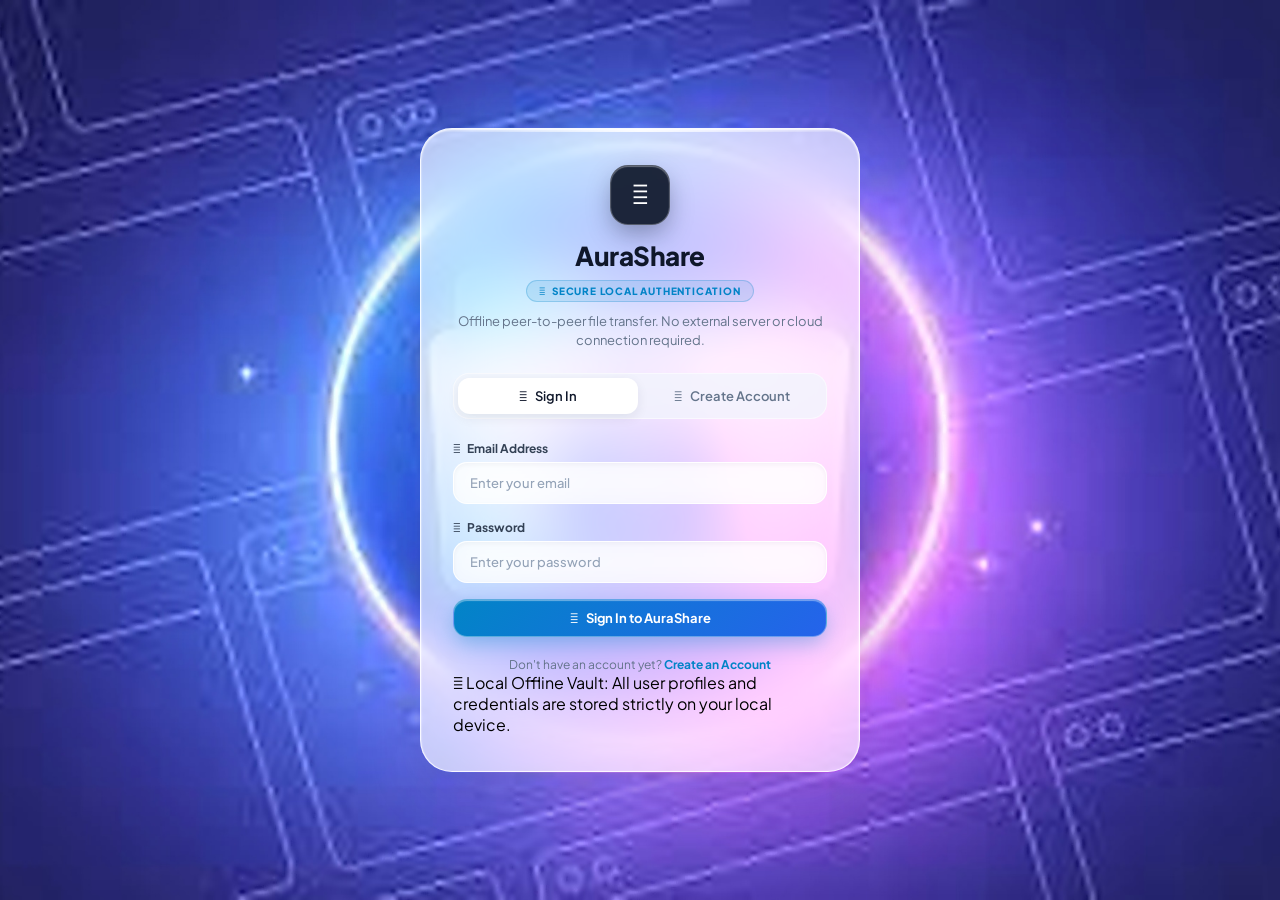
==== docs/index.html @ 87e530fe "Add high-definition unblurred login background, enable GitHub Pages root hosting, and update README" ====
<!DOCTYPE html>
<html lang="en">
<head>
  <meta charset="UTF-8">
  <meta name="viewport" content="width=device-width, initial-scale=1.0">
  <title>AuraShare – Secure Offline File Sharing</title>
  <link rel="manifest" href="manifest.json">
  <meta name="theme-color" content="#00b4d8">
  <meta name="apple-mobile-web-app-capable" content="yes">
  <meta name="apple-mobile-web-app-status-bar-style" content="black-translucent">
  <meta name="apple-mobile-web-app-title" content="AuraShare">
  <link rel="apple-touch-icon" href="icon-192.png">
  <link rel="icon" type="image/png" sizes="192x192" href="icon-192.png">
  <link rel="icon" type="image/png" sizes="512x512" href="icon-512.png">
  <link rel="shortcut icon" href="favicon.ico">
  <link rel="preconnect" href="https://fonts.googleapis.com">
  <link rel="preconnect" href="https://fonts.gstatic.com" crossorigin>
  <link href="https://fonts.googleapis.com/css2?family=Plus+Jakarta+Sans:wght@300;400;500;600;700;800&family=JetBrains+Mono:wght@400;500;600&display=swap" rel="stylesheet">
  <link rel="stylesheet" href="https://cdnjs.cloudflare.com/ajax/libs/font-awesome/6.5.1/css/all.min.css">
  <link rel="stylesheet" href="style.css">
</head>
<body class="liquid-glass-theme">
  <!-- 0. Local Authentication Screen (Login & Account Creation) -->
  <div id="authScreen" class="auth-screen">
    <div class="auth-card">
      <div class="auth-brand">
        <div class="brand-logo-large">
          <i class="fa-solid fa-share-nodes"></i>
        </div>
        <h2>AuraShare</h2>
        <span class="auth-badge"><i class="fa-solid fa-shield-halved"></i> SECURE LOCAL AUTHENTICATION</span>
        <p>Offline peer-to-peer file transfer. No external server or cloud connection required.</p>
      </div>

      <!-- Auth Tabs: Sign In / Create Account -->
      <div class="auth-tabs">
        <button id="tabBtnLogin" class="auth-tab-btn active" onclick="app.switchAuthTab('login')">
          <i class="fa-solid fa-right-to-bracket"></i> Sign In
        </button>
        <button id="tabBtnRegister" class="auth-tab-btn" onclick="app.switchAuthTab('register')">
          <i class="fa-solid fa-user-plus"></i> Create Account
        </button>
      </div>

      <!-- Sign In Form -->
      <form id="loginForm" class="auth-form" onsubmit="app.handleLoginForm(event)">
        <div class="form-group">
          <label><i class="fa-solid fa-envelope"></i> Email Address</label>
          <input type="email" id="loginEmail" class="input-field" placeholder="Enter your email" required autocomplete="email">
        </div>
        <div class="form-group">
          <label><i class="fa-solid fa-lock"></i> Password</label>
          <input type="password" id="loginPassword" class="input-field" placeholder="Enter your password" required autocomplete="current-password">
        </div>
        <div id="loginError" class="auth-error-msg hidden"></div>
        <button type="submit" class="btn btn-primary btn-block">
          <i class="fa-solid fa-arrow-right-to-bracket"></i> Sign In to AuraShare
        </button>
        <div class="auth-switch-link">
          Don't have an account yet? <a href="javascript:void(0)" onclick="app.switchAuthTab('register')">Create an Account</a>
        </div>
      </form>

      <!-- Create Account Form -->
      <form id="registerForm" class="auth-form hidden" onsubmit="app.handleRegisterForm(event)">
        <div class="form-group">
          <label><i class="fa-solid fa-user"></i> Full Name</label>
          <input type="text" id="regFullName" class="input-field" placeholder="e.g. Alex Rivera" required autocomplete="name">
        </div>
        <div class="form-group">
          <label><i class="fa-solid fa-envelope"></i> Email Address</label>
          <input type="email" id="regEmail" class="input-field" placeholder="e.g. alex@company.local" required autocomplete="email">
        </div>
        <div class="form-group">
          <label><i class="fa-solid fa-lock"></i> Password</label>
          <input type="password" id="regPassword" class="input-field" placeholder="Minimum 6 characters" required minlength="6" autocomplete="new-password">
        </div>
        <div class="form-group">
          <label><i class="fa-solid fa-shield-check"></i> Confirm Password</label>
          <input type="password" id="regConfirmPassword" class="input-field" placeholder="Re-enter password" required minlength="6" autocomplete="new-password">
        </div>
        <div id="registerError" class="auth-error-msg hidden"></div>
        <button type="submit" class="btn btn-primary btn-block">
          <i class="fa-solid fa-user-plus"></i> Create Account & Enter
        </button>
        <div class="auth-switch-link">
          Already registered? <a href="javascript:void(0)" onclick="app.switchAuthTab('login')">Sign In</a>
        </div>
      </form>

      <div class="auth-vault-note">
        <i class="fa-solid fa-database"></i>
        <span>Local Offline Vault: All user profiles and credentials are stored strictly on your local device.</span>
      </div>
    </div>
  </div>

  <!-- Incoming Transfer Modal (Global Authorization Overlay) -->
  <div id="incomingModal" class="modal-backdrop hidden">
    <div class="modal-card">
      <div class="modal-header">
        <div class="icon-bubble cyan"><i class="fa-solid fa-file-arrow-down"></i></div>
        <div>
          <h3>Incoming Transfer Request</h3>
          <p id="incomingPeerInfo">From: ASUS Laptop (10.73.110.163)</p>
        </div>
      </div>
      <div class="incoming-summary-box">
        <div class="summary-row">
          <span>Files Count:</span>
          <strong id="incomingFileCount">1 Item</strong>
        </div>
        <div class="summary-row">
          <span>Total Size:</span>
          <strong id="incomingTotalSize" class="text-cyan">15.4 MB</strong>
        </div>
      </div>
      <div id="incomingFileList" class="incoming-file-list"></div>
      <div class="security-pill">
        <i class="fa-solid fa-shield-halved text-success"></i>
        <span>Direct offline stream • SHA-256 integrity protected</span>
      </div>
      <div class="modal-actions">
        <button id="rejectBtn" class="btn btn-outline-danger">Reject</button>
        <button id="acceptBtn" class="btn btn-primary">Accept & Save</button>
      </div>
    </div>
  </div>

  <!-- Direct IP Modal (With Live Resource Verification) -->
  <div id="directIpModal" class="modal-backdrop hidden">
    <div class="modal-card">
      <div class="modal-header">
        <div class="icon-bubble cyan"><i class="fa-solid fa-network-wired"></i></div>
        <div>
          <h3>Direct IP Connection</h3>
          <p>Send directly to an active verified IP on your local Wi-Fi or Hotspot</p>
        </div>
      </div>
      <div class="form-group">
        <label>Target IPv4 Address</label>
        <input type="text" id="directIpInput" placeholder="e.g. 10.73.110.182" class="input-field" autocomplete="off">
        <span class="input-hint">Must be an active device on your local subnet (random inputs rejected)</span>
      </div>
      <div class="form-group">
        <label>Port</label>
        <input type="number" id="directPortInput" value="52346" class="input-field">
      </div>
      <div id="directIpStatus" class="direct-ip-status hidden"></div>
      <div id="directIpError" class="auth-error-msg hidden"></div>
      <div class="modal-actions">
        <button id="cancelDirectIpBtn" class="btn btn-outline">Cancel</button>
        <button id="connectDirectIpBtn" class="btn btn-primary"><i class="fa-solid fa-bolt"></i> Probe & Send</button>
      </div>
    </div>
  </div>

  <!-- Download Offline App Modal -->
  <div id="downloadAppModal" class="modal-backdrop hidden">
    <div class="modal-card download-modal-card">
      <div class="modal-header">
        <div class="icon-bubble cyan"><i class="fa-solid fa-cloud-arrow-down"></i></div>
        <div>
          <h3>Download AuraShare Offline App</h3>
          <p>Run completely offline on any device with 100% functionality and zero cloud dependencies</p>
        </div>
      </div>
      <div class="download-options-list">
        <!-- Standalone Bundle Option -->
        <div class="download-opt-card featured">
          <div class="opt-icon"><i class="fa-solid fa-box-archive text-cyan"></i></div>
          <div class="opt-text">
            <div class="opt-title-row">
              <h4>Standalone Offline Package (.ZIP)</h4>
              <span class="badge success">Recommended</span>
            </div>
            <p>Complete offline distribution. Includes 1-click Windows launcher (<code>start_windows.bat</code>), Mac/Linux launcher (<code>start_linux_mac.sh</code>), and offline server. Zero installation needed.</p>
            <div class="opt-actions">
              <a href="./aurashare-offline.zip" download="AuraShare-Offline.zip" class="btn btn-primary btn-sm">
                <i class="fa-solid fa-download"></i> Download Standalone ZIP (25 KB)
              </a>
            </div>
          </div>
        </div>

        <!-- Progressive Web App Option -->
        <div class="download-opt-card">
          <div class="opt-icon"><i class="fa-solid fa-laptop text-blue"></i></div>
          <div class="opt-text">
            <h4>Install as Desktop App (PWA)</h4>
            <p>Installs AuraShare directly to your desktop or start menu via browser. Full offline cache & native window.</p>
            <div class="opt-actions">
              <button id="installPwaBtn" class="btn btn-outline-cyan btn-sm" onclick="app.triggerPwaInstall()">
                <i class="fa-solid fa-arrow-down-to-bracket"></i> Install PWA App
              </button>
            </div>
          </div>
        </div>

        <!-- Mobile / Android Direct Option -->
        <div class="download-opt-card">
          <div class="opt-icon"><i class="fa-solid fa-mobile-screen text-green"></i></div>
          <div class="opt-text">
            <h4>Android / Mobile Direct Connection</h4>
            <p>Connect phone to the same Wi-Fi or turn on Portable Hotspot, and open this URL in your mobile browser:</p>
            <div class="mobile-lan-pill">
              <code id="modalLanIp">http://10.73.110.163:8080</code>
              <button class="btn-copy-sm" onclick="app.copyLanUrl()"><i class="fa-regular fa-copy"></i> Copy</button>
            </div>
          </div>
        </div>
      </div>
      <div class="modal-actions" style="margin-top: 18px;">
        <button id="closeDownloadModalBtn" class="btn btn-outline" onclick="app.closeDownloadModal()">Close</button>
      </div>
    </div>
  </div>

  <!-- PWA Install Guide Modal -->
  <div id="pwaInstallModal" class="modal-backdrop hidden">
    <div class="modal-card download-modal-card">
      <div class="modal-header">
        <div class="icon-bubble cyan"><i class="fa-solid fa-arrow-down-to-bracket"></i></div>
        <div>
          <h3>Install AuraShare App</h3>
          <p>Run AuraShare as a standalone desktop or mobile application with offline support</p>
        </div>
      </div>
      
      <!-- Dynamic Banner depending on prompt state -->
      <div id="pwaPromptReadyBox" class="pwa-prompt-box hidden" style="background: rgba(0, 180, 216, 0.12); border: 1px solid var(--primary); border-radius: 12px; padding: 16px; margin-bottom: 16px; display: flex; align-items: center; justify-content: space-between; gap: 14px;">
        <div>
          <h4 style="color: #fff; margin-bottom: 4px;"><i class="fa-solid fa-circle-check text-cyan"></i> 1-Click Install Available</h4>
          <p style="font-size: 13px; color: var(--text-muted); margin: 0;">Click below to add AuraShare directly to your desktop or device launcher.</p>
        </div>
        <button id="pwaDirectInstallBtn" class="btn btn-primary" onclick="app.executePwaPrompt()">
          <i class="fa-solid fa-download"></i> Install Now
        </button>
      </div>

      <div class="download-options-list">
        <!-- Chrome / Edge / Brave Desktop Instructions -->
        <div class="download-opt-card">
          <div class="opt-icon"><i class="fa-brands fa-chrome text-cyan"></i></div>
          <div class="opt-text">
            <h4>Google Chrome, Edge & Brave (Desktop)</h4>
            <p>1. Look at the right end of your browser's address bar.</p>
            <p>2. Click the <strong><i class="fa-solid fa-arrow-down-to-bracket"></i> Install AuraShare</strong> icon or <strong><i class="fa-solid fa-desktop"></i> App Available</strong> icon.</p>
            <p>3. Or click browser menu (<strong>⋮</strong> or <strong>...</strong>) &rarr; <strong>Install AuraShare</strong> or <strong>Apps &rarr; Install this site as an app</strong>.</p>
          </div>
        </div>

        <!-- Android Chrome Instructions -->
        <div class="download-opt-card">
          <div class="opt-icon"><i class="fa-brands fa-android text-green"></i></div>
          <div class="opt-text">
            <h4>Android (Chrome / Samsung Internet)</h4>
            <p>1. Tap the <strong>⋮</strong> (three dots) menu in top right.</p>
            <p>2. Tap <strong>Install app</strong> or <strong>Add to Home screen</strong>.</p>
            <p>3. AuraShare appears on your phone launcher like a native APK app!</p>
          </div>
        </div>

        <!-- Localhost vs LAN Tip -->
        <div class="download-opt-card" style="border-left: 3px solid var(--primary);">
          <div class="opt-icon"><i class="fa-solid fa-circle-info text-blue"></i></div>
          <div class="opt-text">
            <h4>PWA Browser Security Note</h4>
            <p style="margin-bottom: 0;">Browsers trigger automatic 1-click install popups on <code>http://localhost:8080</code> or over <code>HTTPS</code>. On local LAN IP addresses (e.g. <code>http://10.73.110.163:8080</code>), browsers require using the browser menu (<strong>⋮ &rarr; Install app</strong>) as shown above.</p>
          </div>
        </div>
      </div>

      <div class="modal-actions" style="margin-top: 18px; display: flex; justify-content: flex-end; gap: 10px;">
        <button class="btn btn-outline" onclick="app.closePwaGuideModal()">Close</button>
      </div>
    </div>
  </div>

  <!-- App Shell -->
  <div id="appShell" class="app-shell hidden">
    <!-- Desktop Sidebar -->
    <aside class="sidebar">
      <div class="brand">
        <div class="brand-logo">
          <i class="fa-solid fa-share-nodes"></i>
        </div>
        <div class="brand-info">
          <h2>AuraShare</h2>
          <span>Offline P2P Sharing</span>
        </div>
      </div>

      <!-- Node Network Pill -->
      <div class="lan-node-card">
        <div class="pulse-indicator"></div>
        <div class="lan-node-info">
          <span class="label">Local Node Active</span>
          <span id="sidebarLocalIp" class="ip">10.73.110.163:52346</span>
        </div>
        <i class="fa-solid fa-bolt text-cyan"></i>
      </div>

      <nav class="nav-menu">
        <div class="nav-section-label">PRIMARY SHARING</div>
        <a href="#dashboard" class="nav-item active" data-screen="dashboard">
          <i class="fa-solid fa-gauge-high"></i>
          <span>Dashboard</span>
        </a>
        <a href="#send" class="nav-item" data-screen="send">
          <i class="fa-solid fa-paper-plane"></i>
          <span>Send Files</span>
          <span id="stagedBadge" class="nav-badge hidden">0</span>
        </a>
        <a href="#receive" class="nav-item" data-screen="receive">
          <i class="fa-solid fa-download"></i>
          <span>Receive Files</span>
          <span id="receiveListeningBadge" class="nav-badge success">READY</span>
        </a>
        <a href="#history" class="nav-item" data-screen="history">
          <i class="fa-solid fa-clock-rotate-left"></i>
          <span>Transfer History</span>
        </a>
        <a href="javascript:void(0)" class="nav-item download-nav-highlight" onclick="app.openDownloadModal()">
          <i class="fa-solid fa-cloud-arrow-down text-cyan"></i>
          <span>Download App</span>
          <span class="nav-badge info">OFFLINE</span>
        </a>

        <div class="nav-section-label">SECURITY & PREFERENCES</div>
        <a href="#security" class="nav-item" data-screen="security">
          <i class="fa-solid fa-shield-halved"></i>
          <span>Security Center</span>
        </a>
        <a href="#offline-comm" class="nav-item" data-screen="offline-comm">
          <i class="fa-solid fa-wifi"></i>
          <span>Offline Network</span>
        </a>
        <a href="#notifications" class="nav-item" data-screen="notifications">
          <i class="fa-solid fa-bell"></i>
          <span>Notifications</span>
          <span id="unreadNotifBadge" class="nav-badge danger hidden">0</span>
        </a>
        <a href="#settings" class="nav-item" data-screen="settings">
          <i class="fa-solid fa-gear"></i>
          <span>Settings</span>
        </a>
        <a href="#profile" class="nav-item" data-screen="profile">
          <i class="fa-solid fa-user"></i>
          <span>Profile</span>
        </a>
        <a href="#help" class="nav-item" data-screen="help">
          <i class="fa-solid fa-circle-question"></i>
          <span>Help & Support</span>
        </a>
        <a href="#developer" class="nav-item" data-screen="developer">
          <i class="fa-solid fa-code"></i>
          <span>Developer Info</span>
        </a>
      </nav>

      <!-- User footer -->
      <div class="sidebar-user">
        <div class="user-avatar" id="sidebarAvatar">A</div>
        <div class="user-meta">
          <strong id="sidebarUserName">User</strong>
          <span id="sidebarDeviceName">Offline Node</span>
        </div>
        <button id="logoutBtn" title="Logout" class="icon-btn-danger">
          <i class="fa-solid fa-arrow-right-from-bracket"></i>
        </button>
      </div>
    </aside>

    <!-- Main Content Area -->
    <main class="main-content">
      <!-- Top Mobile / Responsive Bar -->
      <header class="topbar">
        <div class="mobile-brand">
          <button id="mobileMenuBtn" class="icon-btn"><i class="fa-solid fa-bars"></i></button>
          <div class="brand-logo-small"><i class="fa-solid fa-share-nodes"></i></div>
          <span class="mobile-title">AuraShare</span>
        </div>
        <div class="topbar-actions">
          <button id="topbarInstallPwaBtn" class="btn btn-outline-cyan btn-sm" onclick="app.triggerPwaInstall()" title="Install AuraShare as Desktop/Mobile PWA">
            <i class="fa-solid fa-arrow-down-to-bracket"></i> Install App
          </button>
          <button id="topbarDownloadBtn" class="btn btn-primary btn-sm" onclick="app.openDownloadModal()" title="Download Standalone Offline App">
            <i class="fa-solid fa-cloud-arrow-down"></i> Download Offline App
          </button>
          <div class="status-pill online">
            <span class="status-dot"></span>
            <span id="topbarIp">LAN: 10.73.110.163</span>
          </div>
          <button id="notifBellBtn" class="icon-btn bell-btn">
            <i class="fa-regular fa-bell"></i>
            <span id="bellBadge" class="bell-badge hidden">0</span>
          </button>
          <button id="themeToggleBtn" class="icon-btn" title="Toggle Theme">
            <i class="fa-solid fa-moon"></i>
          </button>
          <button id="bgToggleBtn" class="icon-btn" onclick="app.cycleBackground()" title="Change Wallpaper (iStock File Sharing / Workspace Desk)">
            <i class="fa-solid fa-image"></i>
          </button>
        </div>
      </header>

      <!-- Active Ongoing Transfer Banner (if transferring) -->
      <div id="activeTransferBanner" class="active-transfer-banner hidden">
        <div class="transfer-banner-content">
          <div class="transfer-info-left">
            <div class="spinner-icon"><i class="fa-solid fa-arrows-rotate fa-spin"></i></div>
            <div>
              <h4 id="bannerTitle">Transferring files...</h4>
              <p id="bannerSub">0 MB / 0 MB • 0 MB/s • ETA: 0s</p>
            </div>
          </div>
          <div class="transfer-progress-center">
            <div class="progress-track">
              <div id="bannerProgressBar" class="progress-fill" style="width: 0%;"></div>
            </div>
            <span id="bannerPercent" class="percent-label">0%</span>
          </div>
          <div class="transfer-actions-right">
            <button id="bannerPauseBtn" class="btn-sm btn-warning"><i class="fa-solid fa-pause"></i> Pause</button>
            <button id="bannerCancelBtn" class="btn-sm btn-danger"><i class="fa-solid fa-xmark"></i> Cancel</button>
          </div>
        </div>
      </div>

      <!-- SCREENS CONTAINER -->
      <div class="screen-viewport">
        <!-- 1. Dashboard Screen -->
        <section id="screen-dashboard" class="app-screen active">
          <div class="screen-header">
            <div class="welcome-box">
              <div class="badge-row">
                <span class="badge success"><i class="fa-solid fa-wifi"></i> 100% OFFLINE LOCAL NETWORK</span>
                <span class="badge info" id="dashIpBadge">NODE: 10.73.110.163:52346</span>
              </div>
              <h1 id="dashGreeting">Welcome, User 👋</h1>
              <p id="dashSub">Direct offline peer-to-peer file transfer. Choose to Send or Receive files with automatic nearby scanning.</p>
            </div>
          </div>

          <!-- Quick Actions: Send & Receive -->
          <div class="section-title">CORE OPERATIONS</div>
          <div class="quick-actions-grid two-cards">
            <div class="action-card primary" id="quickSendCard">
              <div class="action-icon"><i class="fa-solid fa-paper-plane"></i></div>
              <div class="action-text">
                <h3>Send Files</h3>
                <p>Pick files, auto-scan nearby devices, and transfer directly</p>
              </div>
              <i class="fa-solid fa-chevron-right action-arrow"></i>
            </div>
            <div class="action-card secondary" id="quickReceiveCard">
              <div class="action-icon"><i class="fa-solid fa-download"></i></div>
              <div class="action-text">
                <h3>Receive Files</h3>
                <p>Broadcast receiving presence and listen for incoming files</p>
              </div>
              <i class="fa-solid fa-chevron-right action-arrow"></i>
            </div>
          </div>

          <!-- Standalone Offline App Download Banner -->
          <div class="download-banner-card" onclick="app.openDownloadModal()">
            <div class="download-banner-icon"><i class="fa-solid fa-laptop-code"></i></div>
            <div class="download-banner-text">
              <h4>Get AuraShare Standalone Offline App</h4>
              <p>Download the zero-install bundle with 1-click launcher for Windows, Mac & Linux. Works 100% offline anywhere without internet.</p>
            </div>
            <button class="btn btn-primary btn-sm"><i class="fa-solid fa-download"></i> Download App</button>
          </div>

          <!-- Stats Grid -->
          <div class="section-title">METRICS & ACTIVITY</div>
          <div class="stats-grid">
            <div class="stat-card">
              <div class="stat-header">
                <span>Nearby Devices</span>
                <div class="stat-icon-bubble cyan"><i class="fa-solid fa-satellite-dish"></i></div>
              </div>
              <div class="stat-value" id="statConnectedDevs">0</div>
              <div class="stat-sub text-cyan" id="statNearbySub">Auto-scanning on local network</div>
            </div>
            <div class="stat-card">
              <div class="stat-header">
                <span>Files Sent</span>
                <div class="stat-icon-bubble blue"><i class="fa-solid fa-arrow-up-from-bracket"></i></div>
              </div>
              <div class="stat-value" id="statSentFiles">0</div>
              <div class="stat-sub text-blue" id="statSentBytes">0 MB total</div>
            </div>
            <div class="stat-card">
              <div class="stat-header">
                <span>Files Received</span>
                <div class="stat-icon-bubble green"><i class="fa-solid fa-arrow-down-to-bracket"></i></div>
              </div>
              <div class="stat-value" id="statReceivedFiles">0</div>
              <div class="stat-sub text-green" id="statReceivedBytes">0 MB total</div>
            </div>
            <div class="stat-card">
              <div class="stat-header">
                <span>Transfer Engine</span>
                <div class="stat-icon-bubble orange"><i class="fa-solid fa-shield"></i></div>
              </div>
              <div class="stat-value" id="statActiveTransfers">Idle</div>
              <div class="stat-sub text-orange">Direct TCP • SHA-256</div>
            </div>
          </div>

          <!-- Security Status Banner -->
          <div class="security-banner">
            <div class="sec-icon"><i class="fa-solid fa-shield-check"></i></div>
            <div class="sec-text">
              <h4>End-to-End Local Security Active</h4>
              <p>Transfers flow strictly across your physical Wi-Fi or LAN connection. Receiver must authorize requests before files are written to disk.</p>
            </div>
            <button class="btn btn-outline-cyan" onclick="app.navigate('security')">Security Center</button>
          </div>

          <!-- Recent Transfers List -->
          <div class="section-header-row">
            <div class="section-title">RECENT TRANSFERS</div>
            <button class="btn-link" onclick="app.navigate('history')">View All History →</button>
          </div>
          <div id="dashRecentList" class="history-list"></div>
        </section>

        <!-- 2. UNIFIED SEND FLOW SCREEN -->
        <section id="screen-send" class="app-screen">
          <div class="screen-header">
            <h2>Send Files</h2>
            <p>Select files, scan nearby devices, and transfer directly with one click.</p>
          </div>

          <!-- Step 1: Choose Files -->
          <div class="flow-card">
            <div class="flow-step-header">
              <div class="step-badge">1</div>
              <div>
                <h3>Select Files to Transfer</h3>
                <p>Choose documents, photos, videos, or folders from your device</p>
              </div>
              <button id="browseSendFilesBtn" class="btn btn-primary" style="margin-left:auto;">
                <i class="fa-solid fa-folder-open"></i> Browse Files
              </button>
              <input type="file" id="sendRealFileInput" multiple class="hidden">
            </div>

            <!-- Staged summary & list in Send screen -->
            <div id="sendStagedFilesContainer" class="send-staged-box">
              <div id="sendStagedEmpty" class="send-empty-state">
                <i class="fa-solid fa-cloud-arrow-up"></i>
                <p>No files selected yet. Click "Browse Files" above to choose files.</p>
              </div>
              <div id="sendStagedList" class="staged-files-list hidden"></div>
            </div>
          </div>

          <!-- Step 2: Choose Target Device (High-Graphics Radar HUD) -->
          <div class="flow-card">
            <div class="flow-step-header">
              <div class="step-badge">2</div>
              <div>
                <h3>Nearby Devices Inside Scanning Area</h3>
                <p>Real-time tactical radar scanning on UDP port 52345. Tap any peer inside the radar to transmit.</p>
              </div>
              <div style="margin-left: auto; display: flex; gap: 8px;">
                <button id="sendDirectIpBtn" class="btn btn-outline-cyan btn-sm">
                  <i class="fa-solid fa-network-wired"></i> Direct IP
                </button>
                <button id="sendRefreshRadarBtn" class="btn btn-outline btn-sm" title="Rescan Radar">
                  <i class="fa-solid fa-arrows-rotate"></i>
                </button>
              </div>
            </div>

            <!-- High Graphics Cybernetic Radar HUD -->
            <div class="high-graphics-radar-container">
              <div class="radar-hud-sphere" id="radarSphere">
                <!-- Compass / Bearing Marks -->
                <span class="hud-bearing north">N 000°</span>
                <span class="hud-bearing east">E 090°</span>
                <span class="hud-bearing south">S 180°</span>
                <span class="hud-bearing west">W 270°</span>

                <!-- Concentric Range Grid Rings -->
                <div class="hud-ring ring-100"><span class="range-tag">100m</span></div>
                <div class="hud-ring ring-75"><span class="range-tag">75m</span></div>
                <div class="hud-ring ring-50"><span class="range-tag">50m</span></div>
                <div class="hud-ring ring-25"><span class="range-tag">25m</span></div>

                <!-- Crosshairs -->
                <div class="hud-crosshair-h"></div>
                <div class="hud-crosshair-v"></div>

                <!-- Rotating Radar Sweep Beam -->
                <div class="hud-sweep-beam"></div>

                <!-- Center Node (You / Host) -->
                <div class="hud-center-node" title="Your Device (Host)">
                  <div class="center-pulse-halo"></div>
                  <i class="fa-solid fa-circle-dot"></i>
                  <span class="center-label">You (Host)</span>
                </div>

                <!-- Floating Devices Layer (Plotted Directly Inside Radar) -->
                <div id="radarDevicesLayer" class="radar-devices-layer"></div>

                <!-- Empty State HUD Readout -->
                <div id="radarEmptyHud" class="radar-empty-hud">
                  <div class="hud-scanner-text">
                    <span class="radar-blink-dot"></span>
                    <span>SCANNING LOCAL FREQUENCIES (PORT 52345)</span>
                  </div>
                  <p>No other devices detected on this network yet.<br>Open this link in another tab or phone to connect:</p>
                  <div class="radar-quick-actions">
                    <button class="btn-sm btn-outline-cyan" onclick="window.open(window.location.href, '_blank')">
                      <i class="fa-solid fa-arrow-up-right-from-square"></i> Open 2nd Tab to Test
                    </button>
                  </div>
                </div>
              </div>
            </div>
          </div>
        </section>

        <!-- 3. UNIFIED RECEIVE FLOW SCREEN -->
        <section id="screen-receive" class="app-screen">
          <div class="screen-header">
            <h2>Receive Files</h2>
            <p>Your device is listening for incoming transfers from nearby senders.</p>
          </div>

          <div class="receive-hero-box">
            <div class="receive-radar-visual">
              <div class="radar-ring r1"></div>
              <div class="radar-ring r2"></div>
              <div class="radar-ring r3"></div>
              <div class="receive-beacon-center">
                <i class="fa-solid fa-tower-broadcast"></i>
              </div>
            </div>
            <div class="receive-meta-box">
              <span class="badge success"><i class="fa-solid fa-circle-check"></i> READY TO RECEIVE</span>
              <h2 id="receiveDeviceNameDisplay">Alex's Laptop</h2>
              <p>Other AuraShare devices on this Wi-Fi can see your device and send files to you.</p>
              <div class="receive-info-pills">
                <div class="pill"><i class="fa-solid fa-network-wired"></i> IP: <strong id="receiveIpDisplay">10.73.110.163</strong></div>
                <div class="pill"><i class="fa-solid fa-plug"></i> TCP Port: <strong>52346</strong></div>
                <div class="pill"><i class="fa-solid fa-shield-halved"></i> <strong>Auth Required</strong></div>
              </div>
            </div>
          </div>

          <div class="section-title">RECENTLY RECEIVED FILES</div>
          <div id="receiveHistoryList" class="history-list"></div>
        </section>

        <!-- 4. Transfer History Screen -->
        <section id="screen-history" class="app-screen">
          <div class="screen-header-row">
            <div>
              <h2>Transfer History</h2>
              <p>Persistent record of all offline file transmissions stored in your local vault.</p>
            </div>
            <button id="clearHistoryBtn" class="btn btn-outline-danger"><i class="fa-solid fa-trash-can"></i> Clear History</button>
          </div>

          <div class="filter-chips" id="historyFilters">
            <button class="chip active" data-filter="all">All</button>
            <button class="chip" data-filter="sent">Sent</button>
            <button class="chip" data-filter="received">Received</button>
            <button class="chip" data-filter="completed">Completed</button>
            <button class="chip" data-filter="failed">Failed</button>
          </div>

          <div id="fullHistoryList" class="history-list"></div>
        </section>

        <!-- 5. Security Center Screen -->
        <section id="screen-security" class="app-screen">
          <div class="screen-header">
            <h2>Security & Trust Center</h2>
            <p>Device fingerprinting, cryptographic checksums, and offline permission management.</p>
          </div>

          <div class="fingerprint-card">
            <div class="card-head">
              <span>DEVICE VERIFICATION FINGERPRINT</span>
              <i class="fa-solid fa-fingerprint text-cyan"></i>
            </div>
            <div class="fingerprint-code" id="deviceFingerprintDisplay">7F2A-94B1-D38E</div>
            <p>Peers can verify this fingerprint before transfer to guarantee connection integrity.</p>
          </div>

          <div class="section-title">SECURITY POLICIES</div>
          <div class="policy-card">
            <div class="policy-item">
              <div>
                <strong>Require Manual Transfer Authorization</strong>
                <p>Incoming files will never be accepted automatically without user consent.</p>
              </div>
              <input type="checkbox" id="policyAuthRequired" checked class="switch">
            </div>
            <div class="policy-item">
              <div>
                <strong>AES Local Obfuscation</strong>
                <p>Obfuscate binary chunk streams across public and home Wi-Fi networks.</p>
              </div>
              <input type="checkbox" id="policyEncryption" checked class="switch">
            </div>
            <div class="policy-item">
              <div>
                <strong>Auto-Accept from Starred Trusted Devices</strong>
                <p>Permit instant downloads only from starred peers.</p>
              </div>
              <input type="checkbox" id="policyAutoAccept" class="switch">
            </div>
          </div>

          <div class="section-title">TRUSTED DEVICES</div>
          <div id="trustedDevicesList" class="trusted-devices-list"></div>

          <div class="airgap-guarantee">
            <i class="fa-solid fa-cloud-slash"></i>
            <div>
              <h4>Air-Gapped & Zero-Cloud Guarantee</h4>
              <p>AuraShare never connects to external cloud servers, collects telemetry, or stores your file data off this device.</p>
            </div>
          </div>
        </section>

        <!-- 6. Offline Communication Screen -->
        <section id="screen-offline-comm" class="app-screen">
          <div class="screen-header">
            <h2>Offline Communication Interface</h2>
            <p>Socket listeners, local IP addresses, and physical Wi-Fi connection modes.</p>
          </div>

          <div class="interface-card">
            <div class="interface-head">
              <span class="status-indicator">● ACTIVE OFFLINE INTERFACE</span>
              <i class="fa-solid fa-network-wired text-cyan"></i>
            </div>
            <div class="interface-grid">
              <div class="row"><span>Bound Local IP:</span><strong id="commLocalIp">10.73.110.163</strong></div>
              <div class="row"><span>TCP File Stream Port:</span><strong>52346 (Streaming Server)</strong></div>
              <div class="row"><span>UDP Beacon Port:</span><strong>52345 (Discovery Multicast)</strong></div>
              <div class="row"><span>Subnet Broadcast:</span><strong>255.255.255.255</strong></div>
              <div class="row"><span>Internet Connection:</span><strong class="text-success">Not Required (0 bytes external)</strong></div>
            </div>
          </div>

          <div class="section-title">SUPPORTED LOCAL NETWORKS</div>
          <div class="tech-cards-grid">
            <div class="tech-card">
              <div class="tech-header">
                <i class="fa-solid fa-wifi text-cyan"></i>
                <div>
                  <h4>Wi-Fi Router (No Internet)</h4>
                  <span class="badge success">Recommended</span>
                </div>
              </div>
              <p>Connect both devices to the same router. Files transfer directly between devices at up to 867 Mbps without consuming any data quota.</p>
            </div>
            <div class="tech-card">
              <div class="tech-header">
                <i class="fa-solid fa-mobile-screen-button text-blue"></i>
                <div>
                  <h4>Phone Wi-Fi Hotspot</h4>
                  <span class="badge primary">Ultra-Portable</span>
                </div>
              </div>
              <p>Turn on Portable Hotspot on your phone and connect your laptop. AuraShare works directly with zero mobile data consumption.</p>
            </div>
            <div class="tech-card">
              <div class="tech-header">
                <i class="fa-solid fa-ethernet text-green"></i>
                <div>
                  <h4>Ethernet Cable / LAN</h4>
                  <span class="badge success">Gigabit Speed</span>
                </div>
              </div>
              <p>Direct Ethernet cable between two PCs provides ultra-low latency, maximum security, and speeds up to 1000 Mbps.</p>
            </div>
          </div>
        </section>

        <!-- 7. Notifications Screen -->
        <section id="screen-notifications" class="app-screen">
          <div class="screen-header-row">
            <div>
              <h2>Notifications</h2>
              <p>Live event log of device connections, transfer requests, and security alerts.</p>
            </div>
            <div class="btn-group">
              <button id="markAllReadBtn" class="btn btn-outline"><i class="fa-solid fa-check-double"></i> Mark All Read</button>
              <button id="clearNotifsBtn" class="btn btn-outline-danger"><i class="fa-solid fa-trash-can"></i> Clear</button>
            </div>
          </div>

          <div id="fullNotifList" class="notif-list"></div>
        </section>

        <!-- 8. Settings Screen -->
        <section id="screen-settings" class="app-screen">
          <div class="screen-header-row">
            <div>
              <h2>Settings & Preferences</h2>
              <p>Configure device identity, default download location, and port bindings.</p>
            </div>
            <button id="saveSettingsBtn" class="btn btn-primary"><i class="fa-solid fa-floppy-disk"></i> Save Settings</button>
          </div>

          <div class="settings-card">
            <h3>Device Identity</h3>
            <div class="form-group">
              <label>Device Name (Visible to peers on radar)</label>
              <input type="text" id="settingDeviceName" class="input-field" value="AuraShare-Device">
            </div>
            <div class="form-group">
              <label>Default Save Folder for Incoming Files</label>
              <input type="text" id="settingDownloadPath" class="input-field" value="Downloads/AuraShare">
            </div>
          </div>

          <div class="settings-card">
            <h3>Advanced Network Ports</h3>
            <div class="form-row">
              <div class="form-group">
                <label>TCP Transfer Server Port</label>
                <input type="number" id="settingTransferPort" class="input-field" value="52346">
              </div>
              <div class="form-group">
                <label>UDP Discovery Beacon Port</label>
                <input type="number" id="settingDiscoveryPort" class="input-field" value="52345">
              </div>
            </div>
          </div>
        </section>

        <!-- 9. Profile Screen -->
        <section id="screen-profile" class="app-screen">
          <div class="screen-header">
            <h2>User Profile</h2>
            <p>Your local identity stored securely on this computer.</p>
          </div>

          <div class="profile-hero-card">
            <div class="profile-avatar-large" id="profileAvatarLarge">A</div>
            <div class="profile-meta">
              <h2 id="profileNameDisplay">User</h2>
              <p id="profileEmailDisplay">user@aurashare.local</p>
              <div class="badge-row">
                <span class="badge info" id="profileDeviceBadge">Device: Laptop</span>
                <span class="badge success">Local Vault Active</span>
              </div>
            </div>
          </div>

          <div class="section-title">LIFETIME TRANSFER TOTALS</div>
          <div class="profile-stats-card">
            <div class="stat-line"><span>Total Files Sent:</span><strong id="profSentCount">0 files</strong></div>
            <div class="stat-line"><span>Total Data Sent:</span><strong id="profSentBytes">0 MB</strong></div>
            <div class="stat-line"><span>Total Files Received:</span><strong id="profRecvCount">0 files</strong></div>
            <div class="stat-line"><span>Total Data Received:</span><strong id="profRecvBytes">0 MB</strong></div>
          </div>
        </section>

        <!-- 10. Help & Support Screen -->
        <section id="screen-help" class="app-screen">
          <div class="screen-header">
            <h2>Help & Support</h2>
            <p>Guides for zero-internet transfers, troubleshooting, and FAQs.</p>
          </div>

          <div class="workflow-steps-box">
            <h3>Unified Send & Receive Flow</h3>
            <div class="step-card">
              <div class="step-num">1</div>
              <div class="step-text">
                <strong>Click Send or Receive</strong>
                <p>No separate connect step. When you click Send, AuraShare auto-scans nearby peers. When you click Receive, it begins listening.</p>
              </div>
            </div>
            <div class="step-card">
              <div class="step-num">2</div>
              <div class="step-text">
                <strong>Choose Files & Tap Device</strong>
                <p>Pick files from your device, then simply click on the detected peer card. The transfer initiates instantly.</p>
              </div>
            </div>
            <div class="step-card">
              <div class="step-num">3</div>
              <div class="step-text">
                <strong>Receiver Authorizes & Saves</strong>
                <p>The receiver accepts the prompt, and the file streams directly over local TCP at up to 867 Mbps without internet data.</p>
              </div>
            </div>
          </div>
        </section>

        <!-- 11. Developer Info Screen -->
        <section id="screen-developer" class="app-screen">
          <div class="screen-header">
            <h2>Developer Information</h2>
            <p>Protocol framing, socket structures, and architecture invariants.</p>
          </div>

          <div class="dev-spec-card">
            <h3>Architecture Specifications</h3>
            <div class="spec-row"><span>Architecture:</span><strong>Offline-First Peer-to-Peer (P2P)</strong></div>
            <div class="spec-row"><span>Discovery Protocol:</span><strong>UDP Multicast (Port 52345)</strong></div>
            <div class="spec-row"><span>Transfer Protocol:</span><strong>Length-Prefixed Framing on TCP (Port 52346)</strong></div>
            <div class="spec-row"><span>Integrity Guard:</span><strong>SHA-256 Digest on Byte Stream</strong></div>
            <div class="spec-row"><span>Obfuscation:</span><strong>AES-GCM / Symmetric XOR Stream</strong></div>
          </div>

          <div class="section-title">UDP DISCOVERY BEACON SCHEMA</div>
          <pre class="code-block">{
  "aura_protocol": "aurashare_v1",
  "type": "AURASHARE_BEACON",
  "id": "device_uuid_v4",
  "name": "ASUS Laptop",
  "platform": "windows",
  "ip": "10.73.110.163",
  "port": 52346
}</pre>
        </section>
      </div>

      <!-- Mobile Bottom Navigation -->
      <nav class="mobile-nav">
        <a href="#dashboard" class="mobile-nav-item active" data-screen="dashboard">
          <i class="fa-solid fa-gauge-high"></i>
          <span>Home</span>
        </a>
        <a href="#send" class="mobile-nav-item" data-screen="send">
          <i class="fa-solid fa-paper-plane"></i>
          <span>Send</span>
        </a>
        <a href="#receive" class="mobile-nav-item" data-screen="receive">
          <i class="fa-solid fa-download"></i>
          <span>Receive</span>
        </a>
        <a href="#history" class="mobile-nav-item" data-screen="history">
          <i class="fa-solid fa-clock-rotate-left"></i>
          <span>History</span>
        </a>
      </nav>
    </main>
  </div>

  <script src="app.js"></script>
</body>
</html>
---- docs/style.css ----
/* ==========================================================================
   AuraShare - Complete Liquid Glass Morphism UI Design System
   Inspired by Liquid Glass UI, Neumorphic Glass & macOS Big Sur / iOS Glass
   Primary Background: Light-Blue Desk Workspace with Natural Ambient Lighting
   ========================================================================== */

:root {
  /* Liquid Glass Surfaces */
  --glass-bg-subtle: rgba(255, 255, 255, 0.48);
  --glass-bg: rgba(255, 255, 255, 0.65);
  --glass-bg-elevated: rgba(255, 255, 255, 0.82);
  --glass-bg-hover: rgba(255, 255, 255, 0.90);
  --glass-bg-active: rgba(15, 23, 42, 0.92); /* Deep dark navy squircle as seen in Reference 2 */
  --glass-bg-secondary: rgba(240, 246, 255, 0.70);

  /* Luminous Silver & White Glass Borders */
  --glass-border: rgba(255, 255, 255, 0.85);
  --glass-border-subtle: rgba(255, 255, 255, 0.55);
  --glass-border-active: rgba(255, 255, 255, 0.98);
  --glass-border-dark: rgba(15, 23, 42, 0.12);

  /* Diffused Ambient Shadows & Inset Highlights */
  --glass-shadow: 0 16px 36px -4px rgba(15, 30, 50, 0.12), 0 4px 12px 0 rgba(15, 30, 50, 0.05), inset 0 1px 1.5px 0 rgba(255, 255, 255, 0.95);
  --glass-shadow-hover: 0 22px 48px -4px rgba(15, 30, 50, 0.18), 0 8px 18px 0 rgba(15, 30, 50, 0.08), inset 0 1px 2px 0 #ffffff;
  --glass-shadow-active: 0 12px 28px -2px rgba(15, 23, 42, 0.35), inset 0 1px 1px 0 rgba(255, 255, 255, 0.35);
  --glass-shadow-pressed: 0 4px 12px 0 rgba(15, 30, 50, 0.08), inset 0 2px 4px 0 rgba(0, 0, 0, 0.05);
  --glass-shadow-inset: inset 0 2px 4px rgba(15, 30, 50, 0.05);

  /* Blur & Saturation Filtration */
  --glass-blur: blur(24px) saturate(180%);
  --glass-blur-heavy: blur(32px) saturate(200%);
  --glass-blur-subtle: blur(16px) saturate(150%);
  --glass-blur-webkit: blur(24px) saturate(180%);

  /* High-Contrast Readable Typography on Light Glass */
  --text-primary: #0f172a;       /* Deep slate charcoal for crisp headers */
  --text-secondary: #334155;     /* Slate for clear body text */
  --text-muted: #64748b;         /* Cool slate grey for hints and subtext */
  --text-on-dark: #ffffff;       /* Pure white for active buttons & dark badges */

  /* Brand Accents & Status Indicators */
  --primary: #0284c7;            /* Cerulean oceanic blue */
  --primary-hover: #0369a1;
  --primary-glow: rgba(2, 132, 199, 0.30);
  --accent: #2563eb;             /* Royal blue */
  --accent-glow: rgba(37, 99, 235, 0.25);
  --success: #059669;            /* Emerald green */
  --success-bg: rgba(5, 150, 105, 0.12);
  --warning: #d97706;            /* Amber */
  --warning-bg: rgba(217, 119, 6, 0.12);
  --danger: #dc2626;             /* Crimson red */
  --danger-bg: rgba(220, 38, 38, 0.12);

  /* Geometric Radii */
  --radius-xs: 8px;
  --radius-sm: 12px;
  --radius-md: 18px;
  --radius-lg: 24px;
  --radius-xl: 32px;
  --radius-pill: 9999px;

  /* Layout Dimensions */
  --sidebar-width: 270px;

  /* Natural Liquid Animation Curves */
  --ease-liquid: cubic-bezier(0.2, 0.8, 0.2, 1);
  --duration-fast: 150ms;
  --duration-normal: 240ms;
  --duration-smooth: 350ms;
}

/* Reset & Box Sizing */
*, *::before, *::after {
  margin: 0;
  padding: 0;
  box-sizing: border-box;
  font-family: 'Plus Jakarta Sans', -apple-system, BlinkMacSystemFont, 'Segoe UI', Roboto, sans-serif;
}

/* Global Body with Uploaded Light-Blue Desk Workspace Photograph */
body, body.dark-theme, body.liquid-glass-theme {
  background-color: #d8e6f3;
  background-image: 
    radial-gradient(circle at 82% 18%, rgba(255, 255, 255, 0.35) 0%, transparent 45%),
    url('file-sharing-bg.jpg');
  transition: background-image 0.4s ease;
}

body.bg-workspace {
  background-image: 
    radial-gradient(circle at 82% 18%, rgba(255, 255, 255, 0.35) 0%, transparent 45%),
    url('workspace-bg.png') !important;
}

body.bg-glass-folders {
  background-image: 
    radial-gradient(circle at 50% 50%, rgba(255, 255, 255, 0.15) 0%, rgba(15, 23, 42, 0.45) 100%),
    url('glass-folders-bg.jpg') !important;

  background-repeat: no-repeat;
  background-position: center center;
  background-size: cover;
  background-attachment: fixed;
  color: var(--text-primary);
  min-height: 100vh;
  height: 100vh;
  overflow: hidden;
  -webkit-font-smoothing: antialiased;
  -moz-osx-font-smoothing: grayscale;
}

/* Scrollbars - Sleek Glass Pill */
::-webkit-scrollbar {
  width: 7px;
  height: 7px;
}
::-webkit-scrollbar-track {
  background: rgba(255, 255, 255, 0.15);
  border-radius: var(--radius-pill);
}
::-webkit-scrollbar-thumb {
  background: rgba(15, 30, 50, 0.18);
  border-radius: var(--radius-pill);
  border: 2px solid transparent;
  background-clip: padding-box;
}
::-webkit-scrollbar-thumb:hover {
  background: rgba(15, 30, 50, 0.32);
}

/* ==========================================================================
   0. AUTH SCREEN (Local Login & Register)
   ========================================================================== */
.auth-screen {
  position: fixed;
  inset: 0;
  z-index: 1000;
  display: flex;
  align-items: center;
  justify-content: center;
  padding: 20px;
  background-color: #0c0824;
  background-image: url('login-bg.jpg');
  background-repeat: no-repeat;
  background-position: center center;
  background-size: cover;
  backdrop-filter: none;
  -webkit-backdrop-filter: none;
}

.auth-card {
  width: 100%;
  max-width: 440px;
  background: var(--glass-bg);
  backdrop-filter: var(--glass-blur-heavy);
  -webkit-backdrop-filter: var(--glass-blur-heavy);
  border: 1px solid var(--glass-border);
  border-radius: var(--radius-xl);
  padding: 36px 32px;
  box-shadow: 0 24px 60px -8px rgba(15, 30, 50, 0.20), inset 0 1px 2px rgba(255, 255, 255, 0.95);
  position: relative;
  overflow: hidden;
  animation: cardFadeIn 0.4s var(--ease-liquid);
}

.auth-card::before {
  content: '';
  position: absolute;
  top: 0;
  left: 0;
  right: 0;
  height: 3px;
  background: linear-gradient(90deg, transparent, rgba(255, 255, 255, 0.9), transparent);
}

.auth-brand {
  text-align: center;
  margin-bottom: 24px;
}

.brand-logo-large {
  width: 60px;
  height: 60px;
  margin: 0 auto 14px;
  border-radius: 18px;
  background: var(--glass-bg-active);
  color: #fff;
  display: flex;
  align-items: center;
  justify-content: center;
  font-size: 26px;
  box-shadow: 0 10px 24px -2px rgba(15, 23, 42, 0.35), inset 0 1px 1px rgba(255, 255, 255, 0.35);
  border: 1px solid rgba(255, 255, 255, 0.25);
}

.auth-brand h2 {
  font-size: 26px;
  font-weight: 800;
  color: var(--text-primary);
  letter-spacing: -0.5px;
}

.auth-badge {
  display: inline-flex;
  align-items: center;
  gap: 6px;
  font-size: 10px;
  font-weight: 800;
  letter-spacing: 0.8px;
  color: var(--primary);
  background: rgba(2, 132, 199, 0.12);
  border: 1px solid rgba(2, 132, 199, 0.25);
  padding: 4px 12px;
  border-radius: var(--radius-pill);
  margin-top: 8px;
}

.auth-brand p {
  font-size: 13px;
  color: var(--text-muted);
  line-height: 1.45;
  margin-top: 10px;
}

/* Glass Auth Tab Switcher */
.auth-tabs {
  display: flex;
  background: rgba(240, 245, 252, 0.75);
  border: 1px solid var(--glass-border-subtle);
  border-radius: 16px;
  padding: 4px;
  gap: 4px;
  margin-bottom: 22px;
}

.auth-tab-btn {
  flex: 1;
  padding: 10px 14px;
  border: none;
  background: transparent;
  color: var(--text-muted);
  font-size: 13px;
  font-weight: 600;
  border-radius: 12px;
  cursor: pointer;
  display: flex;
  align-items: center;
  justify-content: center;
  gap: 8px;
  transition: all var(--duration-normal) var(--ease-liquid);
}

.auth-tab-btn.active {
  background: #ffffff;
  color: var(--text-primary);
  box-shadow: 0 4px 12px rgba(15, 30, 50, 0.08), inset 0 1px 1px #fff;
}

.auth-form {
  display: flex;
  flex-direction: column;
  gap: 16px;
}

.form-group {
  display: flex;
  flex-direction: column;
  gap: 6px;
}

.form-group label {
  font-size: 12px;
  font-weight: 700;
  color: var(--text-secondary);
  display: flex;
  align-items: center;
  gap: 6px;
}

.form-hint {
  font-size: 11px;
  color: var(--text-muted);
}

.input-field {
  width: 100%;
  padding: 12px 16px;
  background: rgba(255, 255, 255, 0.70);
  border: 1px solid var(--glass-border);
  border-radius: 14px;
  color: var(--text-primary);
  font-size: 13px;
  font-weight: 500;
  outline: none;
  box-shadow: inset 0 2px 4px rgba(15, 30, 50, 0.04);
  backdrop-filter: var(--glass-blur-subtle);
  -webkit-backdrop-filter: var(--glass-blur-subtle);
  transition: all var(--duration-fast) var(--ease-liquid);
}

.input-field::placeholder {
  color: #94a3b8;
}

.input-field:focus {
  background: rgba(255, 255, 255, 0.95);
  border-color: var(--primary);
  box-shadow: 0 0 0 3px rgba(2, 132, 199, 0.18), inset 0 1px 2px rgba(0, 0, 0, 0.02);
}

.auth-error-msg {
  background: var(--danger-bg);
  color: var(--danger);
  border: 1px solid rgba(220, 38, 38, 0.3);
  padding: 10px 14px;
  border-radius: 12px;
  font-size: 12px;
  font-weight: 600;
}

.auth-switch-link {
  text-align: center;
  font-size: 12px;
  color: var(--text-muted);
  margin-top: 4px;
}

.auth-switch-link a {
  color: var(--primary);
  font-weight: 700;
  text-decoration: none;
}
.auth-switch-link a:hover {
  text-decoration: underline;
}

/* ==========================================================================
   1. APP SHELL & FLOATING SIDEBAR (Reference Image 2)
   ========================================================================== */
.app-shell {
  display: flex;
  height: 100vh;
  width: 100vw;
  overflow: hidden;
  padding: 14px;
  gap: 14px;
}

/* Floating Translucent Glass Sidebar */
.sidebar {
  width: var(--sidebar-width);
  background: var(--glass-bg);
  backdrop-filter: var(--glass-blur-heavy);
  -webkit-backdrop-filter: var(--glass-blur-heavy);
  border: 1px solid var(--glass-border);
  border-radius: var(--radius-xl);
  display: flex;
  flex-direction: column;
  flex-shrink: 0;
  height: 100%;
  box-shadow: var(--glass-shadow);
  position: relative;
  overflow: hidden;
  z-index: 100;
  transition: transform var(--duration-smooth) var(--ease-liquid);
}

.sidebar::before {
  content: '';
  position: absolute;
  top: 0;
  left: 0;
  right: 0;
  height: 1px;
  background: linear-gradient(90deg, transparent, rgba(255, 255, 255, 0.95), transparent);
}

/* Brand Capsule */
.brand {
  display: flex;
  align-items: center;
  gap: 12px;
  padding: 20px 18px 16px;
  border-bottom: 1px solid rgba(15, 23, 42, 0.06);
}

.brand-logo {
  width: 42px;
  height: 42px;
  border-radius: 14px;
  background: var(--glass-bg-active);
  color: #fff;
  display: flex;
  align-items: center;
  justify-content: center;
  font-size: 19px;
  box-shadow: 0 8px 20px -2px rgba(15, 23, 42, 0.35), inset 0 1px 1px rgba(255, 255, 255, 0.35);
  border: 1px solid rgba(255, 255, 255, 0.25);
  flex-shrink: 0;
}

.brand-info h2 {
  font-size: 18px;
  font-weight: 800;
  color: var(--text-primary);
  letter-spacing: -0.3px;
  line-height: 1.2;
}

.brand-info span {
  font-size: 11px;
  color: var(--primary);
  font-weight: 700;
  letter-spacing: 0.3px;
}

/* LAN Node Status Capsule */
.lan-node-card {
  margin: 12px 14px 4px;
  padding: 10px 14px;
  background: rgba(255, 255, 255, 0.50);
  border-radius: 14px;
  border: 1px solid var(--glass-border);
  display: flex;
  align-items: center;
  gap: 10px;
  box-shadow: inset 0 1px 1px rgba(255, 255, 255, 0.8), 0 2px 8px rgba(15, 30, 50, 0.04);
}

.pulse-indicator {
  width: 8px;
  height: 8px;
  border-radius: 50%;
  background: var(--success);
  box-shadow: 0 0 10px var(--success);
  animation: pulse 2s infinite;
}

@keyframes pulse {
  0% { transform: scale(0.95); box-shadow: 0 0 0 0 rgba(5, 150, 105, 0.7); }
  70% { transform: scale(1.1); box-shadow: 0 0 0 6px rgba(5, 150, 105, 0); }
  100% { transform: scale(0.95); box-shadow: 0 0 0 0 rgba(5, 150, 105, 0); }
}

.lan-node-info {
  flex: 1;
}

.lan-node-info .label {
  display: block;
  font-size: 10px;
  font-weight: 700;
  color: var(--text-muted);
  text-transform: uppercase;
  letter-spacing: 0.5px;
}

.lan-node-info .ip {
  font-size: 12px;
  font-weight: 800;
  color: var(--text-primary);
  font-family: 'JetBrains Mono', monospace;
}

/* Sidebar Nav Menu & Squircle Glass Buttons */
.nav-menu {
  flex: 1;
  overflow-y: auto;
  padding: 10px 12px;
}

.nav-section-label {
  font-size: 10px;
  font-weight: 800;
  color: var(--text-muted);
  letter-spacing: 1px;
  padding: 14px 10px 6px;
  text-transform: uppercase;
}

/* Nav Item (Reference Image 2 Squircle Navigation Buttons) */
.nav-item {
  display: flex;
  align-items: center;
  gap: 12px;
  padding: 11px 14px;
  border-radius: 16px;
  color: var(--text-secondary);
  text-decoration: none;
  font-size: 13px;
  font-weight: 600;
  margin-bottom: 4px;
  border: 1px solid transparent;
  position: relative;
  overflow: hidden;
  transition: all var(--duration-fast) var(--ease-liquid);
}

.nav-item i {
  font-size: 15px;
  width: 22px;
  text-align: center;
  color: var(--text-muted);
  transition: all var(--duration-fast) var(--ease-liquid);
}

/* Hover State - Gentle lift & luminous border */
.nav-item:hover {
  background: rgba(255, 255, 255, 0.70);
  color: var(--text-primary);
  border-color: var(--glass-border);
  transform: translateY(-2px);
  box-shadow: 0 6px 16px rgba(15, 30, 50, 0.06), inset 0 1px 1px #fff;
}

.nav-item:hover i {
  color: var(--primary);
}

/* Active State (As seen in Reference Image 2: Deep Dark Navy Squircle Button) */
.nav-item.active {
  background: var(--glass-bg-active);
  color: var(--text-on-dark);
  border-color: rgba(255, 255, 255, 0.28);
  box-shadow: var(--glass-shadow-active);
  font-weight: 700;
}

.nav-item.active i {
  color: #38bdf8;
  filter: drop-shadow(0 0 6px rgba(56, 189, 248, 0.6));
}

.nav-badge {
  margin-left: auto;
  background: rgba(2, 132, 199, 0.15);
  color: var(--primary);
  border: 1px solid rgba(2, 132, 199, 0.3);
  font-size: 10px;
  font-weight: 800;
  padding: 2px 8px;
  border-radius: var(--radius-pill);
}

.nav-item.active .nav-badge {
  background: rgba(255, 255, 255, 0.2);
  color: #fff;
  border-color: rgba(255, 255, 255, 0.35);
}

.nav-badge.danger { background: var(--danger-bg); color: var(--danger); border-color: rgba(220, 38, 38, 0.3); }
.nav-badge.warning { background: var(--warning-bg); color: var(--warning); border-color: rgba(217, 119, 6, 0.3); }
.nav-badge.success { background: var(--success-bg); color: var(--success); border-color: rgba(5, 150, 105, 0.3); }

/* Sidebar User Footer Capsule (Reference Image 2) */
.sidebar-user {
  padding: 14px 16px;
  margin: 6px 12px 14px;
  background: rgba(255, 255, 255, 0.55);
  border-radius: 18px;
  border: 1px solid var(--glass-border);
  display: flex;
  align-items: center;
  gap: 12px;
  box-shadow: 0 4px 14px rgba(15, 30, 50, 0.05), inset 0 1px 1px #fff;
}

.user-avatar {
  width: 36px;
  height: 36px;
  border-radius: 12px;
  background: var(--glass-bg-active);
  color: #fff;
  display: flex;
  align-items: center;
  justify-content: center;
  font-weight: 800;
  font-size: 14px;
  box-shadow: 0 4px 10px rgba(15, 23, 42, 0.25);
  flex-shrink: 0;
}

.user-meta {
  flex: 1;
  overflow: hidden;
}

.user-meta strong {
  display: block;
  font-size: 13px;
  font-weight: 800;
  color: var(--text-primary);
  white-space: nowrap;
  overflow: hidden;
  text-overflow: ellipsis;
}

.user-meta span {
  display: block;
  font-size: 11px;
  color: var(--text-muted);
}

.icon-btn-danger {
  width: 32px;
  height: 32px;
  border-radius: 10px;
  border: 1px solid rgba(220, 38, 38, 0.2);
  background: rgba(220, 38, 38, 0.08);
  color: var(--danger);
  display: flex;
  align-items: center;
  justify-content: center;
  cursor: pointer;
  transition: all var(--duration-fast) var(--ease-liquid);
}

.icon-btn-danger:hover {
  background: var(--danger);
  color: #fff;
  box-shadow: 0 4px 12px rgba(220, 38, 38, 0.3);
}

/* ==========================================================================
   2. MAIN CONTENT AREA & FLOATING GLASS TOPBAR
   ========================================================================== */
.main-content {
  flex: 1;
  display: flex;
  flex-direction: column;
  height: 100%;
  overflow: hidden;
  position: relative;
}

/* Floating Frosted Topbar */
.topbar {
  background: var(--glass-bg);
  backdrop-filter: var(--glass-blur-heavy);
  -webkit-backdrop-filter: var(--glass-blur-heavy);
  border: 1px solid var(--glass-border);
  border-radius: var(--radius-lg);
  padding: 12px 20px;
  display: flex;
  align-items: center;
  justify-content: space-between;
  margin-bottom: 14px;
  box-shadow: var(--glass-shadow);
  flex-shrink: 0;
}

.mobile-brand {
  display: none;
  align-items: center;
  gap: 10px;
}

.brand-logo-small {
  width: 34px;
  height: 34px;
  border-radius: 10px;
  background: var(--glass-bg-active);
  color: white;
  display: flex;
  align-items: center;
  justify-content: center;
  font-size: 15px;
}

.mobile-title {
  font-size: 16px;
  font-weight: 800;
  color: var(--text-primary);
}

.topbar-actions {
  display: flex;
  align-items: center;
  gap: 12px;
  margin-left: auto;
}

.status-pill {
  display: flex;
  align-items: center;
  gap: 8px;
  background: rgba(255, 255, 255, 0.70);
  border: 1px solid var(--glass-border);
  padding: 6px 14px;
  border-radius: var(--radius-pill);
  font-size: 12px;
  font-weight: 700;
  color: var(--text-primary);
  box-shadow: 0 2px 8px rgba(15, 30, 50, 0.05), inset 0 1px 1px #fff;
  font-family: 'JetBrains Mono', monospace;
}

.status-dot {
  width: 8px;
  height: 8px;
  border-radius: 50%;
  background: var(--success);
  box-shadow: 0 0 6px var(--success);
}

.icon-btn {
  width: 38px;
  height: 38px;
  border-radius: 12px;
  background: rgba(255, 255, 255, 0.70);
  border: 1px solid var(--glass-border);
  color: var(--text-secondary);
  display: flex;
  align-items: center;
  justify-content: center;
  cursor: pointer;
  transition: all var(--duration-fast) var(--ease-liquid);
  box-shadow: 0 2px 8px rgba(15, 30, 50, 0.05), inset 0 1px 1px #fff;
  position: relative;
}

.icon-btn:hover {
  background: rgba(255, 255, 255, 0.95);
  color: var(--text-primary);
  transform: translateY(-2px);
  box-shadow: 0 6px 16px rgba(15, 30, 50, 0.10);
}

.icon-btn:active {
  transform: scale(0.95);
}

.bell-badge {
  position: absolute;
  top: -3px;
  right: -3px;
  width: 16px;
  height: 16px;
  background: var(--danger);
  color: white;
  border-radius: 50%;
  font-size: 9px;
  font-weight: 800;
  display: flex;
  align-items: center;
  justify-content: center;
  border: 2px solid #ffffff;
}

/* ==========================================================================
   3. SCREEN VIEWPORT & LIQUID GLASS CONTAINERS
   ========================================================================== */
.screen-viewport {
  flex: 1;
  overflow-y: auto;
  overflow-x: hidden;
  padding-right: 4px;
}

.app-screen {
  display: none;
  animation: screenFadeIn 0.35s var(--ease-liquid);
}

.app-screen.active {
  display: block;
}

@keyframes screenFadeIn {
  from { opacity: 0; transform: translateY(8px); }
  to { opacity: 1; transform: translateY(0); }
}

@keyframes cardFadeIn {
  from { opacity: 0; transform: scale(0.97) translateY(10px); }
  to { opacity: 1; transform: scale(1) translateY(0); }
}

.screen-header {
  margin-bottom: 20px;
}

.screen-header h2 {
  font-size: 26px;
  font-weight: 800;
  color: var(--text-primary);
  letter-spacing: -0.5px;
}

.screen-header p {
  font-size: 13px;
  color: var(--text-muted);
  margin-top: 4px;
}

.section-title {
  font-size: 11px;
  font-weight: 800;
  color: var(--text-muted);
  letter-spacing: 1px;
  text-transform: uppercase;
  margin: 24px 0 12px;
}

/* Liquid Glass Card Base */
.glass-panel,
.stat-card,
.action-card,
.unified-flow-card,
.flow-card,
.security-banner,
.profile-stats-card,
.profile-hero-card,
.workflow-steps-box,
.dev-spec-card,
.security-card,
.tech-card,
.transfer-log-table-box {
  background: var(--glass-bg);
  backdrop-filter: var(--glass-blur);
  -webkit-backdrop-filter: var(--glass-blur);
  border: 1px solid var(--glass-border);
  border-radius: var(--radius-lg);
  box-shadow: var(--glass-shadow);
  position: relative;
  overflow: hidden;
  transition: all var(--duration-normal) var(--ease-liquid);
}

/* Subtle Luminous Glass Highlight Streak on Hover */
.glass-panel::after,
.stat-card::after,
.action-card::after,
.unified-flow-card::after,
.tech-card::after {
  content: '';
  position: absolute;
  top: 0;
  left: -120%;
  width: 60%;
  height: 100%;
  background: linear-gradient(90deg, transparent, rgba(255, 255, 255, 0.45), transparent);
  transform: skewX(-20deg);
  transition: left 0.7s var(--ease-liquid);
  pointer-events: none;
  border-radius: inherit;
}

.stat-card:hover::after,
.action-card:hover::after,
.tech-card:hover::after {
  left: 140%;
}

/* ==========================================================================
   4. DASHBOARD - STATS, ACTIONS & RADAR PREVIEW
   ========================================================================== */

/* Quick Action Cards */
.quick-actions-grid {
  display: grid;
  grid-template-columns: repeat(auto-fit, minmax(280px, 1fr));
  gap: 16px;
  margin-bottom: 22px;
}

.action-card {
  padding: 22px 24px;
  display: flex;
  align-items: center;
  gap: 18px;
  cursor: pointer;
}

.action-card.primary {
  background: linear-gradient(135deg, rgba(2, 132, 199, 0.90), rgba(37, 99, 235, 0.90));
  color: #ffffff;
  border-color: rgba(255, 255, 255, 0.35);
  box-shadow: 0 14px 34px -4px rgba(2, 132, 199, 0.35), inset 0 1px 1px rgba(255, 255, 255, 0.4);
}

.action-card.primary .action-icon {
  background: rgba(255, 255, 255, 0.22);
  color: #fff;
  border: 1px solid rgba(255, 255, 255, 0.35);
}

.action-card.primary .action-text h3 {
  color: #ffffff;
}
.action-card.primary .action-text p {
  color: rgba(255, 255, 255, 0.85);
}

.action-card.secondary {
  background: var(--glass-bg);
  border-color: var(--glass-border);
}

.action-card.secondary .action-icon {
  background: rgba(2, 132, 199, 0.12);
  color: var(--primary);
  border: 1px solid rgba(2, 132, 199, 0.25);
}

.action-card:hover {
  transform: translateY(-3px);
  box-shadow: var(--glass-shadow-hover);
}

.action-card:active {
  transform: scale(0.98);
}

.action-icon {
  width: 52px;
  height: 52px;
  border-radius: 16px;
  display: flex;
  align-items: center;
  justify-content: center;
  font-size: 22px;
  flex-shrink: 0;
  box-shadow: 0 4px 12px rgba(15, 30, 50, 0.06);
}

.action-text h3 {
  font-size: 17px;
  font-weight: 800;
  color: var(--text-primary);
}

.action-text p {
  font-size: 12px;
  color: var(--text-muted);
  margin-top: 3px;
}

.action-arrow {
  margin-left: auto;
  font-size: 15px;
  opacity: 0.6;
}

/* Stats Grid */
.stats-grid {
  display: grid;
  grid-template-columns: repeat(auto-fit, minmax(210px, 1fr));
  gap: 16px;
  margin-bottom: 22px;
}

.stat-card {
  padding: 20px;
}

.stat-card:hover {
  transform: translateY(-2px);
  box-shadow: var(--glass-shadow-hover);
}

.stat-header {
  display: flex;
  justify-content: space-between;
  align-items: center;
  color: var(--text-muted);
  font-size: 12px;
  font-weight: 700;
  text-transform: uppercase;
  letter-spacing: 0.5px;
}

.stat-icon-bubble {
  width: 36px;
  height: 36px;
  border-radius: 12px;
  display: flex;
  align-items: center;
  justify-content: center;
  font-size: 16px;
}

.stat-icon-bubble.cyan { background: rgba(2, 132, 199, 0.12); color: var(--primary); }
.stat-icon-bubble.blue { background: rgba(37, 99, 235, 0.12); color: var(--accent); }
.stat-icon-bubble.green { background: rgba(5, 150, 105, 0.12); color: var(--success); }
.stat-icon-bubble.orange { background: rgba(217, 119, 6, 0.12); color: var(--warning); }

.stat-value {
  font-size: 28px;
  font-weight: 800;
  color: var(--text-primary);
  margin: 12px 0 6px;
  letter-spacing: -0.5px;
}

.stat-growth {
  display: inline-flex;
  align-items: center;
  gap: 4px;
  font-size: 11px;
  font-weight: 700;
  color: var(--success);
}

/* Security Airgap Banner */
.security-banner {
  padding: 20px 24px;
  display: flex;
  align-items: center;
  gap: 20px;
  margin-bottom: 24px;
}

.security-icon-circle {
  width: 50px;
  height: 50px;
  border-radius: 50%;
  background: rgba(5, 150, 105, 0.15);
  color: var(--success);
  display: flex;
  align-items: center;
  justify-content: center;
  font-size: 24px;
  box-shadow: 0 0 16px rgba(5, 150, 105, 0.25);
  flex-shrink: 0;
}

.security-info h4 {
  font-size: 16px;
  font-weight: 800;
  color: var(--text-primary);
}

.security-info p {
  font-size: 12px;
  color: var(--text-muted);
  line-height: 1.4;
  margin-top: 2px;
}

.shield-badge {
  margin-left: auto;
  background: rgba(5, 150, 105, 0.15);
  color: var(--success);
  border: 1px solid rgba(5, 150, 105, 0.3);
  font-size: 11px;
  font-weight: 800;
  padding: 6px 14px;
  border-radius: var(--radius-pill);
  display: flex;
  align-items: center;
  gap: 6px;
  flex-shrink: 0;
}

/* ==========================================================================
   5. UNIFIED SEND FLOW & HIGH-GRAPHICS TACTICAL RADAR HUD
   ========================================================================== */
.flow-card-header {
  display: flex;
  align-items: center;
  gap: 16px;
  margin-bottom: 20px;
}

.step-badge {
  width: 38px;
  height: 38px;
  border-radius: 12px;
  background: var(--glass-bg-active);
  color: #fff;
  display: flex;
  align-items: center;
  justify-content: center;
  font-weight: 800;
  font-size: 16px;
  box-shadow: 0 6px 16px rgba(15, 23, 42, 0.25);
}

.flow-card-header h3 {
  font-size: 18px;
  font-weight: 800;
  color: var(--text-primary);
}

.flow-card-header p {
  font-size: 12px;
  color: var(--text-muted);
}

/* Drag & Drop Glass Dropzone */
.dropzone-unified {
  border: 2px dashed rgba(2, 132, 199, 0.40);
  border-radius: var(--radius-lg);
  padding: 34px 20px;
  text-align: center;
  background: rgba(255, 255, 255, 0.45);
  backdrop-filter: var(--glass-blur-subtle);
  -webkit-backdrop-filter: var(--glass-blur-subtle);
  cursor: pointer;
  transition: all var(--duration-fast) var(--ease-liquid);
}

.dropzone-unified:hover, .dropzone-unified.dragover {
  background: rgba(255, 255, 255, 0.75);
  border-color: var(--primary);
  transform: translateY(-2px);
  box-shadow: var(--glass-shadow-hover);
}

.drop-icon-bubble {
  width: 64px;
  height: 64px;
  border-radius: 20px;
  background: rgba(2, 132, 199, 0.12);
  color: var(--primary);
  display: flex;
  align-items: center;
  justify-content: center;
  font-size: 26px;
  margin: 0 auto 14px;
  box-shadow: 0 4px 14px rgba(2, 132, 199, 0.15);
}

.drop-title {
  font-size: 16px;
  font-weight: 800;
  color: var(--text-primary);
}

.drop-sub {
  font-size: 12px;
  color: var(--text-muted);
  margin-top: 4px;
}

.drop-formats {
  margin-top: 10px;
  font-size: 11px;
  color: var(--primary);
  font-weight: 600;
}

/* Tactical Radar HUD - Translucent Concentric Glass Rings */
.radar-hud-container {
  background: rgba(255, 255, 255, 0.55);
  backdrop-filter: var(--glass-blur);
  -webkit-backdrop-filter: var(--glass-blur);
  border: 1px solid var(--glass-border);
  border-radius: var(--radius-xl);
  padding: 24px;
  box-shadow: var(--glass-shadow);
  margin-top: 18px;
}

.radar-hud-header {
  display: flex;
  justify-content: space-between;
  align-items: center;
  margin-bottom: 20px;
}

.radar-status-badge {
  display: flex;
  align-items: center;
  gap: 8px;
  font-size: 12px;
  font-weight: 700;
  color: var(--text-primary);
  background: rgba(255, 255, 255, 0.75);
  padding: 6px 14px;
  border-radius: var(--radius-pill);
  border: 1px solid var(--glass-border);
}

.radar-hud-body {
  display: grid;
  grid-template-columns: 280px 1fr;
  gap: 28px;
  align-items: center;
}

.radar-viewport {
  width: 260px;
  height: 260px;
  position: relative;
  margin: 0 auto;
  border-radius: 50%;
  background: radial-gradient(circle, rgba(2, 132, 199, 0.08) 0%, rgba(255, 255, 255, 0.40) 70%);
  border: 1px solid var(--glass-border);
  box-shadow: inset 0 0 30px rgba(2, 132, 199, 0.15), 0 8px 24px rgba(15, 30, 50, 0.08);
  overflow: hidden;
}

.radar-ring {
  position: absolute;
  top: 50%;
  left: 50%;
  transform: translate(-50%, -50%);
  border-radius: 50%;
  border: 1px dashed rgba(2, 132, 199, 0.35);
}

.radar-ring.ring-1 { width: 33%; height: 33%; }
.radar-ring.ring-2 { width: 66%; height: 66%; }
.radar-ring.ring-3 { width: 95%; height: 95%; }

.radar-axis-x {
  position: absolute;
  top: 50%;
  left: 0;
  right: 0;
  height: 1px;
  background: rgba(2, 132, 199, 0.25);
}

.radar-axis-y {
  position: absolute;
  left: 50%;
  top: 0;
  bottom: 0;
  width: 1px;
  background: rgba(2, 132, 199, 0.25);
}

.radar-sweep-beam {
  position: absolute;
  top: 0;
  left: 0;
  width: 100%;
  height: 100%;
  border-radius: 50%;
  background: conic-gradient(from 0deg at 50% 50%, rgba(2, 132, 199, 0.35) 0deg, transparent 60deg);
  animation: radarRotate 3.5s linear infinite;
  pointer-events: none;
}

@keyframes radarRotate {
  from { transform: rotate(0deg); }
  to { transform: rotate(360deg); }
}

.radar-core-blip {
  position: absolute;
  top: 50%;
  left: 50%;
  transform: translate(-50%, -50%);
  width: 32px;
  height: 32px;
  border-radius: 50%;
  background: var(--glass-bg-active);
  color: #fff;
  display: flex;
  align-items: center;
  justify-content: center;
  font-size: 13px;
  box-shadow: 0 0 14px rgba(2, 132, 199, 0.5);
  border: 2px solid #fff;
  z-index: 3;
}

/* Discovered Device Cards (Floating Glass Cards) */
.radar-device-feed {
  display: flex;
  flex-direction: column;
  gap: 10px;
  max-height: 280px;
  overflow-y: auto;
}

.device-card-liquid {
  background: rgba(255, 255, 255, 0.70);
  backdrop-filter: var(--glass-blur-subtle);
  -webkit-backdrop-filter: var(--glass-blur-subtle);
  border: 1px solid var(--glass-border);
  border-radius: 16px;
  padding: 14px 18px;
  display: flex;
  align-items: center;
  gap: 14px;
  box-shadow: 0 4px 14px rgba(15, 30, 50, 0.05), inset 0 1px 1px #fff;
  cursor: pointer;
  transition: all var(--duration-fast) var(--ease-liquid);
}

.device-card-liquid:hover {
  background: #ffffff;
  border-color: var(--primary);
  transform: translateY(-2px);
  box-shadow: var(--glass-shadow-hover);
}

.device-card-liquid:active {
  transform: scale(0.98);
}

.device-card-icon {
  width: 40px;
  height: 40px;
  border-radius: 12px;
  background: rgba(2, 132, 199, 0.12);
  color: var(--primary);
  display: flex;
  align-items: center;
  justify-content: center;
  font-size: 18px;
  flex-shrink: 0;
}

.device-card-meta {
  flex: 1;
}

.device-card-meta h4 {
  font-size: 14px;
  font-weight: 800;
  color: var(--text-primary);
}

.device-card-meta span {
  font-size: 11px;
  color: var(--text-muted);
  font-family: 'JetBrains Mono', monospace;
}

/* Direct IP Connect Pill */
.direct-ip-section {
  display: flex;
  gap: 10px;
  margin-top: 14px;
  padding-top: 14px;
  border-top: 1px solid rgba(15, 23, 42, 0.06);
}

.direct-ip-section input {
  flex: 1;
}

/* ==========================================================================
   6. RECEIVE FLOW HERO & VISUAL RADAR
   ========================================================================== */
.receive-hero-box {
  background: var(--glass-bg);
  backdrop-filter: var(--glass-blur-heavy);
  -webkit-backdrop-filter: var(--glass-blur-heavy);
  border: 1px solid var(--glass-border);
  border-radius: var(--radius-xl);
  padding: 34px 28px;
  display: flex;
  align-items: center;
  gap: 32px;
  margin-bottom: 24px;
  box-shadow: var(--glass-shadow);
}

.receive-radar-visual {
  width: 130px;
  height: 130px;
  position: relative;
  display: flex;
  align-items: center;
  justify-content: center;
  flex-shrink: 0;
}

.receive-beacon-center {
  width: 54px;
  height: 54px;
  border-radius: 50%;
  background: var(--glass-bg-active);
  color: #fff;
  display: flex;
  align-items: center;
  justify-content: center;
  font-size: 22px;
  z-index: 2;
  box-shadow: 0 8px 24px rgba(15, 23, 42, 0.35);
  border: 2px solid #fff;
}

.receive-meta-box {
  flex: 1;
}

.receive-meta-box h2 {
  font-size: 24px;
  font-weight: 800;
  color: var(--text-primary);
  margin-bottom: 4px;
}

.receive-meta-box p {
  font-size: 13px;
  color: var(--text-muted);
  line-height: 1.4;
  margin-bottom: 16px;
}

.receive-info-pills {
  display: flex;
  gap: 10px;
  flex-wrap: wrap;
}

.receive-info-pills .pill {
  background: rgba(255, 255, 255, 0.75);
  border: 1px solid var(--glass-border);
  padding: 6px 14px;
  border-radius: 12px;
  font-size: 12px;
  color: var(--text-secondary);
  display: flex;
  align-items: center;
  gap: 8px;
  box-shadow: 0 2px 6px rgba(15, 30, 50, 0.04);
}

.receive-info-pills .pill strong {
  color: var(--text-primary);
  font-family: 'JetBrains Mono', monospace;
}

/* ==========================================================================
   7. BUTTONS & INTERACTION FEEDBACK
   ========================================================================== */
.btn {
  padding: 10px 18px;
  border-radius: 14px;
  font-size: 13px;
  font-weight: 700;
  cursor: pointer;
  display: inline-flex;
  align-items: center;
  justify-content: center;
  gap: 8px;
  border: 1px solid transparent;
  text-decoration: none;
  position: relative;
  overflow: hidden;
  transition: all var(--duration-fast) var(--ease-liquid);
}

/* Hover lift */
.btn:hover {
  transform: translateY(-2px);
}

/* Pressed click compression */
.btn:active {
  transform: scale(0.97);
}

/* Primary Liquid Button */
.btn-primary {
  background: linear-gradient(135deg, var(--primary), var(--accent));
  color: #ffffff;
  border-color: rgba(255, 255, 255, 0.35);
  box-shadow: 0 8px 20px -2px rgba(2, 132, 199, 0.35), inset 0 1px 1px rgba(255, 255, 255, 0.4);
}

.btn-primary:hover {
  box-shadow: 0 12px 26px -2px rgba(2, 132, 199, 0.45), inset 0 1px 1px rgba(255, 255, 255, 0.6);
}

/* Outline Glass Button */
.btn-outline {
  background: rgba(255, 255, 255, 0.60);
  border-color: var(--glass-border);
  color: var(--text-primary);
  box-shadow: 0 2px 8px rgba(15, 30, 50, 0.04), inset 0 1px 1px #fff;
}

.btn-outline:hover {
  background: rgba(255, 255, 255, 0.90);
  border-color: var(--primary);
  box-shadow: var(--glass-shadow-hover);
}

.btn-outline-cyan {
  background: rgba(2, 132, 199, 0.10);
  border-color: rgba(2, 132, 199, 0.35);
  color: var(--primary);
  box-shadow: 0 2px 8px rgba(2, 132, 199, 0.08);
}

.btn-outline-cyan:hover {
  background: var(--primary);
  color: #ffffff;
  border-color: var(--primary);
  box-shadow: 0 8px 22px rgba(2, 132, 199, 0.35);
}

.btn-block {
  width: 100%;
}

.btn-sm {
  padding: 8px 14px;
  font-size: 12px;
  border-radius: 12px;
}

.btn-warning {
  background: rgba(217, 119, 6, 0.15);
  color: var(--warning);
  border-color: rgba(217, 119, 6, 0.35);
}

.btn-danger {
  background: rgba(220, 38, 38, 0.15);
  color: var(--danger);
  border-color: rgba(220, 38, 38, 0.35);
}

/* ==========================================================================
   8. ACTIVE TRANSFER BANNER & PROGRESS BARS
   ========================================================================== */
.active-transfer-banner {
  background: var(--glass-bg-elevated);
  backdrop-filter: var(--glass-blur-heavy);
  -webkit-backdrop-filter: var(--glass-blur-heavy);
  border: 1px solid var(--glass-border);
  border-radius: var(--radius-lg);
  padding: 14px 20px;
  margin-bottom: 14px;
  box-shadow: 0 16px 36px rgba(15, 30, 50, 0.12);
  animation: cardFadeIn 0.3s var(--ease-liquid);
}

.transfer-banner-content {
  display: flex;
  align-items: center;
  gap: 20px;
}

.spinner-icon {
  font-size: 22px;
  color: var(--primary);
}

.progress-track {
  width: 100%;
  height: 8px;
  background: rgba(15, 30, 50, 0.08);
  border-radius: var(--radius-pill);
  overflow: hidden;
  box-shadow: inset 0 1px 2px rgba(0, 0, 0, 0.08);
}

.progress-fill {
  height: 100%;
  background: linear-gradient(90deg, var(--primary), var(--accent));
  border-radius: var(--radius-pill);
  box-shadow: 0 0 10px rgba(2, 132, 199, 0.5);
  transition: width 0.3s ease;
}

/* ==========================================================================
   9. MODALS & POPUPS (Download Offline & PWA)
   ========================================================================== */
.modal-backdrop {
  position: fixed;
  inset: 0;
  z-index: 1000;
  display: flex;
  align-items: center;
  justify-content: center;
  padding: 20px;
  background: rgba(15, 23, 42, 0.35);
  backdrop-filter: blur(14px);
  -webkit-backdrop-filter: blur(14px);
  animation: modalFadeIn 0.25s var(--ease-liquid);
}

@keyframes modalFadeIn {
  from { opacity: 0; }
  to { opacity: 1; }
}

.modal-card {
  width: 100%;
  max-width: 560px;
  background: var(--glass-bg-elevated);
  backdrop-filter: var(--glass-blur-heavy);
  -webkit-backdrop-filter: var(--glass-blur-heavy);
  border: 1px solid var(--glass-border);
  border-radius: var(--radius-xl);
  padding: 28px 24px;
  box-shadow: 0 32px 70px -10px rgba(15, 30, 50, 0.25), inset 0 1px 2px #fff;
  animation: cardFadeIn 0.3s var(--ease-liquid);
}

.modal-header {
  display: flex;
  align-items: center;
  gap: 14px;
  margin-bottom: 20px;
}

.modal-header h3 {
  font-size: 18px;
  font-weight: 800;
  color: var(--text-primary);
}

.modal-header p {
  font-size: 12px;
  color: var(--text-muted);
}

.download-options-list {
  display: flex;
  flex-direction: column;
  gap: 12px;
}

.download-opt-card {
  background: rgba(255, 255, 255, 0.70);
  backdrop-filter: var(--glass-blur-subtle);
  border: 1px solid var(--glass-border);
  border-radius: 16px;
  padding: 16px;
  display: flex;
  gap: 14px;
  box-shadow: 0 2px 8px rgba(15, 30, 50, 0.04), inset 0 1px 1px #fff;
  transition: all var(--duration-fast) var(--ease-liquid);
}

.download-opt-card:hover {
  background: #ffffff;
  border-color: var(--primary);
  transform: translateY(-2px);
  box-shadow: var(--glass-shadow-hover);
}

.download-opt-card .opt-icon {
  width: 44px;
  height: 44px;
  border-radius: 14px;
  background: rgba(2, 132, 199, 0.10);
  color: var(--primary);
  display: flex;
  align-items: center;
  justify-content: center;
  font-size: 20px;
  flex-shrink: 0;
}

.download-opt-card h4 {
  font-size: 14px;
  font-weight: 800;
  color: var(--text-primary);
  margin-bottom: 4px;
}

.download-opt-card p {
  font-size: 12px;
  color: var(--text-muted);
  line-height: 1.4;
}

/* ==========================================================================
   10. TABLES, LISTS & SPECIAL COMPONENTS
   ========================================================================== */
.history-item, .policy-item, .device-item {
  display: flex;
  align-items: center;
  justify-content: space-between;
  padding: 14px 18px;
  border-bottom: 1px solid rgba(15, 23, 42, 0.06);
  transition: background var(--duration-fast) var(--ease-liquid);
}

.history-item:hover, .policy-item:hover, .device-item:hover {
  background: rgba(255, 255, 255, 0.60);
}

.badge {
  display: inline-flex;
  align-items: center;
  gap: 4px;
  font-size: 11px;
  font-weight: 800;
  padding: 4px 10px;
  border-radius: var(--radius-pill);
}

.badge.success { background: var(--success-bg); color: var(--success); }
.badge.info { background: rgba(2, 132, 199, 0.12); color: var(--primary); }
.badge.warning { background: var(--warning-bg); color: var(--warning); }
.badge.danger { background: var(--danger-bg); color: var(--danger); }

/* Code Blocks */
.code-block {
  background: rgba(15, 23, 42, 0.92);
  color: #38bdf8;
  border: 1px solid rgba(255, 255, 255, 0.2);
  border-radius: 14px;
  padding: 16px;
  font-family: 'JetBrains Mono', monospace;
  font-size: 12px;
  overflow-x: auto;
  box-shadow: 0 8px 24px rgba(15, 23, 42, 0.25);
}

/* Tech Spec Rows */
.spec-row, .stat-line {
  display: flex;
  justify-content: space-between;
  padding: 10px 0;
  border-bottom: 1px solid rgba(15, 23, 42, 0.06);
  font-size: 13px;
  color: var(--text-secondary);
}

.spec-row strong, .stat-line strong {
  color: var(--text-primary);
  font-weight: 700;
}

/* ==========================================================================
   11. MOBILE BOTTOM NAVIGATION & RESPONSIVE BREAKPOINTS
   ========================================================================== */
.mobile-nav {
  display: none;
  background: var(--glass-bg-elevated);
  backdrop-filter: var(--glass-blur-heavy);
  -webkit-backdrop-filter: var(--glass-blur-heavy);
  border: 1px solid var(--glass-border);
  border-radius: 20px;
  padding: 8px 12px;
  margin-top: 10px;
  box-shadow: 0 -4px 20px rgba(15, 30, 50, 0.08);
  justify-content: space-around;
  flex-shrink: 0;
}

.mobile-nav-item {
  display: flex;
  flex-direction: column;
  align-items: center;
  gap: 4px;
  color: var(--text-muted);
  text-decoration: none;
  font-size: 11px;
  font-weight: 700;
  padding: 6px 14px;
  border-radius: 12px;
  transition: all var(--duration-fast) var(--ease-liquid);
}

.mobile-nav-item i {
  font-size: 17px;
}

.mobile-nav-item.active {
  background: var(--glass-bg-active);
  color: #fff;
  box-shadow: 0 4px 12px rgba(15, 23, 42, 0.3);
}

.mobile-nav-item.active i {
  color: #38bdf8;
}

/* Utilities */
.hidden { display: none !important; }
.text-cyan { color: var(--primary); }
.text-blue { color: var(--accent); }
.text-green { color: var(--success); }
.text-orange { color: var(--warning); }
.text-success { color: var(--success); }

@media (max-width: 900px) {
  body {
    background-attachment: scroll;
  }

  .app-shell {
    padding: 8px;
    gap: 8px;
  }

  .sidebar {
    position: fixed;
    top: 0;
    bottom: 0;
    left: 0;
    width: 280px;
    margin: 0;
    border-radius: 0 24px 24px 0;
    transform: translateX(-105%);
    box-shadow: 0 0 40px rgba(15, 30, 50, 0.35);
  }

  .sidebar.mobile-open {
    transform: translateX(0);
  }

  .mobile-brand {
    display: flex;
  }

  .mobile-nav {
    display: flex;
  }

  .radar-hud-body {
    grid-template-columns: 1fr;
  }

  .receive-hero-box {
    flex-direction: column;
    text-align: center;
    gap: 20px;
  }

  .receive-info-pills {
    justify-content: center;
  }
}

/* Reduced Motion Support */
@media (prefers-reduced-motion: reduce) {
  *, *::before, *::after {
    animation-duration: 0.01ms !important;
    animation-iteration-count: 1 !important;
    transition-duration: 0.01ms !important;
  }
}
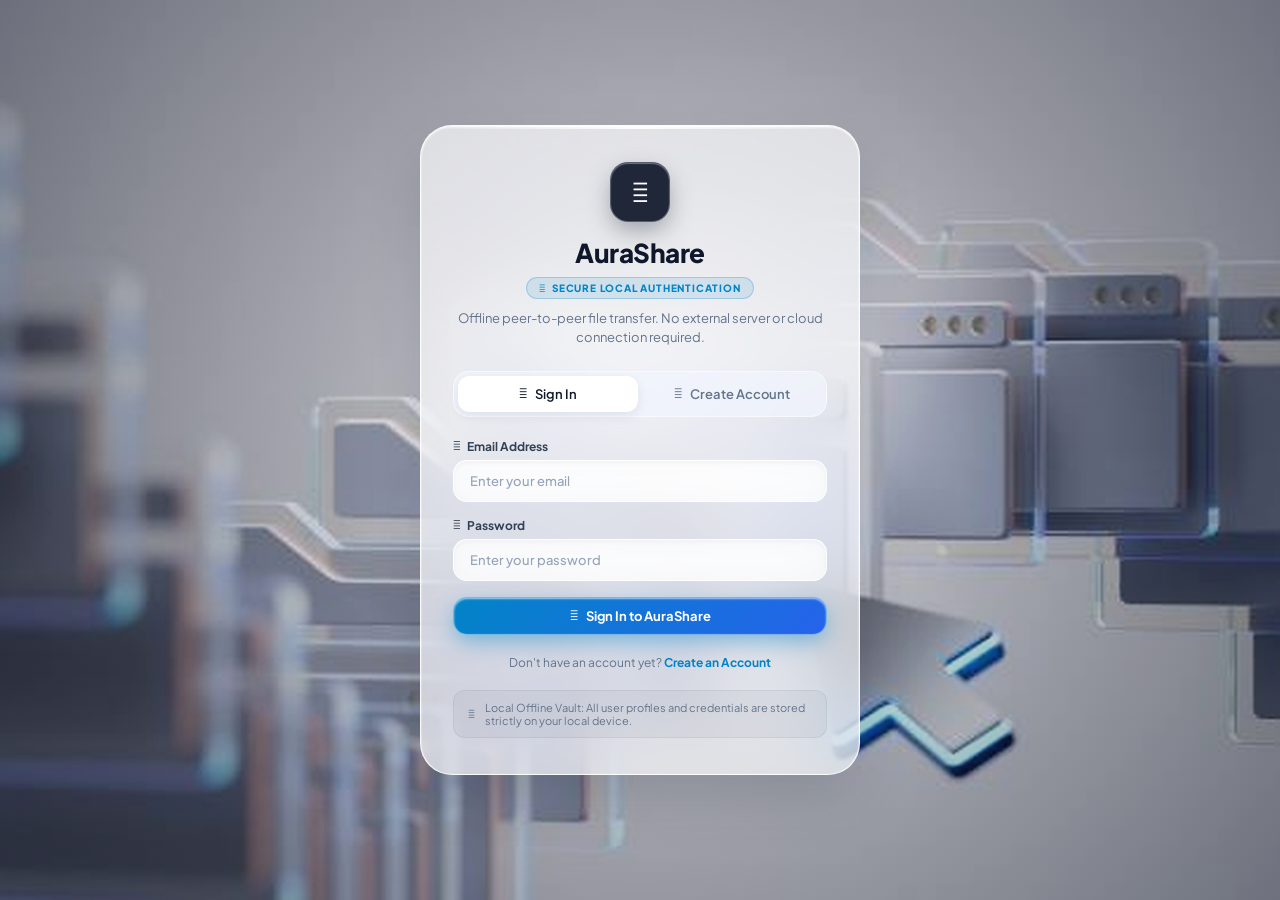
==== commit ff5a3bc6: "feat(ui): apply unified 3d glass folders background and complete liquid glass morphism design system" ====
--- a/docs/index.html
+++ b/docs/index.html
@@ -399,9 +399,6 @@
           <button id="themeToggleBtn" class="icon-btn" title="Toggle Theme">
             <i class="fa-solid fa-moon"></i>
           </button>
-          <button id="bgToggleBtn" class="icon-btn" onclick="app.cycleBackground()" title="Change Wallpaper (iStock File Sharing / Workspace Desk)">
-            <i class="fa-solid fa-image"></i>
-          </button>
         </div>
       </header>
 
--- a/docs/style.css
+++ b/docs/style.css
@@ -77,26 +77,12 @@
   font-family: 'Plus Jakarta Sans', -apple-system, BlinkMacSystemFont, 'Segoe UI', Roboto, sans-serif;
 }
 
-/* Global Body with Uploaded Light-Blue Desk Workspace Photograph */
-body, body.dark-theme, body.liquid-glass-theme {
-  background-color: #d8e6f3;
+/* Global Body - Unified Translucent 3D Glass Folders Site Background */
+body, body.dark-theme, body.liquid-glass-theme, body.bg-workspace, body.bg-glass-folders {
+  background-color: #0b1120;
   background-image: 
-    radial-gradient(circle at 82% 18%, rgba(255, 255, 255, 0.35) 0%, transparent 45%),
-    url('file-sharing-bg.jpg');
-  transition: background-image 0.4s ease;
-}
-
-body.bg-workspace {
-  background-image: 
-    radial-gradient(circle at 82% 18%, rgba(255, 255, 255, 0.35) 0%, transparent 45%),
-    url('workspace-bg.png') !important;
-}
-
-body.bg-glass-folders {
-  background-image: 
-    radial-gradient(circle at 50% 50%, rgba(255, 255, 255, 0.15) 0%, rgba(15, 23, 42, 0.45) 100%),
-    url('glass-folders-bg.jpg') !important;
-
+    radial-gradient(circle at 50% 50%, rgba(255, 255, 255, 0.04) 0%, rgba(15, 23, 42, 0.40) 100%),
+    url('file-sharing-bg.jpg') !important;
   background-repeat: no-repeat;
   background-position: center center;
   background-size: cover;
@@ -139,13 +125,15 @@
   align-items: center;
   justify-content: center;
   padding: 20px;
-  background-color: #0c0824;
-  background-image: url('login-bg.jpg');
+  background-color: #0b1120;
+  background-image: 
+    radial-gradient(circle at 50% 50%, rgba(255, 255, 255, 0.04) 0%, rgba(15, 23, 42, 0.45) 100%),
+    url('file-sharing-bg.jpg');
   background-repeat: no-repeat;
   background-position: center center;
   background-size: cover;
-  backdrop-filter: none;
-  -webkit-backdrop-filter: none;
+  backdrop-filter: blur(8px);
+  -webkit-backdrop-filter: blur(8px);
 }
 
 .auth-card {
@@ -1056,11 +1044,12 @@
 /* ==========================================================================
    5. UNIFIED SEND FLOW & HIGH-GRAPHICS TACTICAL RADAR HUD
    ========================================================================== */
-.flow-card-header {
+.flow-card-header, .flow-step-header {
   display: flex;
   align-items: center;
   gap: 16px;
   margin-bottom: 20px;
+  flex-wrap: wrap;
 }
 
 .step-badge {
@@ -1075,17 +1064,104 @@
   font-weight: 800;
   font-size: 16px;
   box-shadow: 0 6px 16px rgba(15, 23, 42, 0.25);
-}
-
-.flow-card-header h3 {
+  flex-shrink: 0;
+}
+
+.flow-card-header h3, .flow-step-header h3 {
   font-size: 18px;
   font-weight: 800;
   color: var(--text-primary);
 }
 
-.flow-card-header p {
+.flow-card-header p, .flow-step-header p {
   font-size: 12px;
   color: var(--text-muted);
+}
+
+/* Staged Files Box & File Rows */
+.send-staged-box {
+  margin-top: 14px;
+  background: rgba(255, 255, 255, 0.55);
+  backdrop-filter: var(--glass-blur-subtle);
+  -webkit-backdrop-filter: var(--glass-blur-subtle);
+  border: 1px solid var(--glass-border);
+  border-radius: var(--radius-md);
+  padding: 16px;
+}
+
+.send-empty-state {
+  text-align: center;
+  padding: 24px 16px;
+  color: var(--text-muted);
+}
+
+.send-empty-state i {
+  font-size: 32px;
+  margin-bottom: 8px;
+  opacity: 0.5;
+  color: var(--primary);
+}
+
+.send-empty-state p {
+  font-size: 13px;
+}
+
+.staged-files-list {
+  display: flex;
+  flex-direction: column;
+  gap: 8px;
+}
+
+.file-row-item {
+  display: flex;
+  align-items: center;
+  gap: 12px;
+  background: rgba(255, 255, 255, 0.75);
+  border: 1px solid var(--glass-border);
+  border-radius: var(--radius-sm);
+  padding: 10px 14px;
+  box-shadow: 0 2px 6px rgba(15, 30, 50, 0.04);
+  transition: all var(--duration-fast) var(--ease-liquid);
+}
+
+.file-row-item:hover {
+  background: #ffffff;
+  transform: translateY(-1px);
+  box-shadow: 0 4px 12px rgba(15, 30, 50, 0.08);
+}
+
+.file-cat-icon {
+  width: 36px;
+  height: 36px;
+  border-radius: 10px;
+  display: flex;
+  align-items: center;
+  justify-content: center;
+  font-size: 16px;
+  flex-shrink: 0;
+}
+
+.file-info {
+  flex: 1;
+  min-width: 0;
+}
+
+.file-info strong {
+  font-size: 13px;
+  color: var(--text-primary);
+  display: block;
+  overflow: hidden;
+  text-overflow: ellipsis;
+  white-space: nowrap;
+}
+
+.file-meta {
+  display: flex;
+  align-items: center;
+  gap: 6px;
+  font-size: 11px;
+  color: var(--text-muted);
+  margin-top: 2px;
 }
 
 /* Drag & Drop Glass Dropzone */
@@ -1141,125 +1217,336 @@
   font-weight: 600;
 }
 
-/* Tactical Radar HUD - Translucent Concentric Glass Rings */
-.radar-hud-container {
-  background: rgba(255, 255, 255, 0.55);
-  backdrop-filter: var(--glass-blur);
-  -webkit-backdrop-filter: var(--glass-blur);
-  border: 1px solid var(--glass-border);
+/* High-Graphics Tactical Radar HUD Scanner */
+.high-graphics-radar-container, .radar-hud-container {
+  background: rgba(15, 23, 42, 0.60);
+  backdrop-filter: var(--glass-blur-heavy);
+  -webkit-backdrop-filter: var(--glass-blur-heavy);
+  border: 1px solid rgba(255, 255, 255, 0.22);
   border-radius: var(--radius-xl);
-  padding: 24px;
-  box-shadow: var(--glass-shadow);
+  padding: 28px 20px;
+  box-shadow: 0 24px 60px -8px rgba(15, 30, 50, 0.28), inset 0 1px 2px rgba(255, 255, 255, 0.4);
+  position: relative;
+  overflow: hidden;
   margin-top: 18px;
 }
 
-.radar-hud-header {
-  display: flex;
-  justify-content: space-between;
-  align-items: center;
-  margin-bottom: 20px;
-}
-
-.radar-status-badge {
-  display: flex;
-  align-items: center;
-  gap: 8px;
-  font-size: 12px;
-  font-weight: 700;
-  color: var(--text-primary);
-  background: rgba(255, 255, 255, 0.75);
-  padding: 6px 14px;
-  border-radius: var(--radius-pill);
-  border: 1px solid var(--glass-border);
-}
-
-.radar-hud-body {
-  display: grid;
-  grid-template-columns: 280px 1fr;
-  gap: 28px;
-  align-items: center;
-}
-
-.radar-viewport {
-  width: 260px;
-  height: 260px;
+.radar-hud-sphere {
   position: relative;
+  width: 100%;
+  max-width: 440px;
+  aspect-ratio: 1 / 1;
   margin: 0 auto;
   border-radius: 50%;
-  background: radial-gradient(circle, rgba(2, 132, 199, 0.08) 0%, rgba(255, 255, 255, 0.40) 70%);
-  border: 1px solid var(--glass-border);
-  box-shadow: inset 0 0 30px rgba(2, 132, 199, 0.15), 0 8px 24px rgba(15, 30, 50, 0.08);
   overflow: hidden;
-}
-
-.radar-ring {
+  background: radial-gradient(circle at 50% 50%, rgba(2, 132, 199, 0.16) 0%, rgba(15, 23, 42, 0.88) 65%, rgba(8, 14, 28, 0.98) 100%);
+  border: 2px solid rgba(56, 189, 248, 0.45);
+  box-shadow: 0 0 35px rgba(2, 132, 199, 0.25), inset 0 0 45px rgba(2, 132, 199, 0.35);
+}
+
+.radar-hud-sphere::before {
+  content: '';
+  position: absolute;
+  inset: 0;
+  background: repeating-linear-gradient(0deg, transparent, transparent 3px, rgba(56, 189, 248, 0.05) 3px, rgba(56, 189, 248, 0.05) 4px);
+  pointer-events: none;
+  z-index: 2;
+  border-radius: 50%;
+}
+
+.hud-bearing {
+  position: absolute;
+  font-family: 'JetBrains Mono', monospace;
+  font-size: 10px;
+  font-weight: 700;
+  color: rgba(56, 189, 248, 0.8);
+  letter-spacing: 0.5px;
+  z-index: 4;
+  text-shadow: 0 0 6px rgba(56, 189, 248, 0.6);
+  pointer-events: none;
+}
+.hud-bearing.north { top: 8px; left: 50%; transform: translateX(-50%); }
+.hud-bearing.south { bottom: 8px; left: 50%; transform: translateX(-50%); }
+.hud-bearing.east { right: 8px; top: 50%; transform: translateY(-50%); }
+.hud-bearing.west { left: 8px; top: 50%; transform: translateY(-50%); }
+
+.hud-ring, .radar-ring {
   position: absolute;
   top: 50%;
   left: 50%;
   transform: translate(-50%, -50%);
   border-radius: 50%;
-  border: 1px dashed rgba(2, 132, 199, 0.35);
-}
+  border: 1px dashed rgba(56, 189, 248, 0.30);
+  pointer-events: none;
+}
+.hud-ring.ring-100 { width: 92%; height: 92%; border-style: solid; border-color: rgba(56, 189, 248, 0.4); }
+.hud-ring.ring-75 { width: 70%; height: 70%; }
+.hud-ring.ring-50 { width: 48%; height: 48%; }
+.hud-ring.ring-25 { width: 26%; height: 26%; }
 
 .radar-ring.ring-1 { width: 33%; height: 33%; }
 .radar-ring.ring-2 { width: 66%; height: 66%; }
 .radar-ring.ring-3 { width: 95%; height: 95%; }
 
-.radar-axis-x {
+.range-tag {
+  position: absolute;
+  top: 2px;
+  left: 50%;
+  transform: translateX(-50%);
+  font-family: 'JetBrains Mono', monospace;
+  font-size: 8px;
+  color: rgba(56, 189, 248, 0.55);
+  font-weight: 600;
+}
+
+.hud-crosshair-h, .radar-axis-x {
   position: absolute;
   top: 50%;
   left: 0;
   right: 0;
   height: 1px;
-  background: rgba(2, 132, 199, 0.25);
-}
-
-.radar-axis-y {
+  background: rgba(56, 189, 248, 0.22);
+  pointer-events: none;
+}
+.hud-crosshair-v, .radar-axis-y {
   position: absolute;
   left: 50%;
   top: 0;
   bottom: 0;
   width: 1px;
-  background: rgba(2, 132, 199, 0.25);
-}
-
-.radar-sweep-beam {
+  background: rgba(56, 189, 248, 0.22);
+  pointer-events: none;
+}
+
+.hud-sweep-beam, .radar-sweep-beam {
+  position: absolute;
+  inset: 0;
+  border-radius: 50%;
+  background: conic-gradient(from 0deg at 50% 50%, rgba(56, 189, 248, 0.45) 0deg, rgba(2, 132, 199, 0.15) 25deg, transparent 60deg);
+  animation: radarSweepRotate 3.5s linear infinite;
+  pointer-events: none;
+  z-index: 3;
+}
+.hud-sweep-beam::after, .radar-sweep-beam::after {
+  content: '';
   position: absolute;
   top: 0;
-  left: 0;
-  width: 100%;
-  height: 100%;
-  border-radius: 50%;
-  background: conic-gradient(from 0deg at 50% 50%, rgba(2, 132, 199, 0.35) 0deg, transparent 60deg);
-  animation: radarRotate 3.5s linear infinite;
-  pointer-events: none;
-}
-
-@keyframes radarRotate {
+  left: 50%;
+  width: 2px;
+  height: 50%;
+  background: linear-gradient(180deg, #38bdf8 0%, rgba(56, 189, 248, 0.1) 100%);
+  box-shadow: 0 0 10px #38bdf8, 0 0 4px #ffffff;
+  transform: translateX(-50%);
+}
+
+@keyframes radarSweepRotate {
   from { transform: rotate(0deg); }
   to { transform: rotate(360deg); }
 }
 
-.radar-core-blip {
+.hud-center-node, .radar-core-blip {
   position: absolute;
   top: 50%;
   left: 50%;
   transform: translate(-50%, -50%);
-  width: 32px;
-  height: 32px;
+  display: flex;
+  flex-direction: column;
+  align-items: center;
+  gap: 4px;
+  z-index: 6;
+  pointer-events: none;
+}
+.hud-center-node i {
+  font-size: 16px;
+  color: #38bdf8;
+  text-shadow: 0 0 10px #38bdf8;
+}
+
+.center-pulse-halo {
+  position: absolute;
+  top: 50%;
+  left: 50%;
+  transform: translate(-50%, -50%);
+  width: 36px;
+  height: 36px;
   border-radius: 50%;
-  background: var(--glass-bg-active);
-  color: #fff;
+  border: 2px solid rgba(56, 189, 248, 0.65);
+  animation: centerHaloPulse 2s cubic-bezier(0.2, 0.8, 0.2, 1) infinite;
+  pointer-events: none;
+}
+
+@keyframes centerHaloPulse {
+  0% { transform: translate(-50%, -50%) scale(0.6); opacity: 1; }
+  100% { transform: translate(-50%, -50%) scale(2.4); opacity: 0; }
+}
+
+.center-label {
+  font-size: 10px;
+  font-weight: 700;
+  color: #ffffff;
+  background: rgba(15, 23, 42, 0.85);
+  border: 1px solid rgba(56, 189, 248, 0.4);
+  padding: 2px 8px;
+  border-radius: var(--radius-pill);
+  white-space: nowrap;
+  box-shadow: 0 2px 6px rgba(0, 0, 0, 0.4);
+}
+
+.radar-devices-layer {
+  position: absolute;
+  inset: 0;
+  z-index: 10;
+  pointer-events: auto;
+}
+
+.radar-floating-device {
+  position: absolute;
+  transform: translate(-50%, -50%);
+  display: flex;
+  flex-direction: column;
+  align-items: center;
+  gap: 6px;
+  cursor: pointer;
+  transition: transform 0.25s var(--ease-liquid), filter 0.25s ease;
+  z-index: 12;
+  user-select: none;
+}
+
+.radar-floating-device:hover {
+  transform: translate(-50%, -50%) scale(1.12) translateY(-2px);
+  z-index: 20;
+}
+
+.radar-floating-device:active {
+  transform: translate(-50%, -50%) scale(0.96);
+}
+
+.device-avatar-bubble {
+  width: 44px;
+  height: 44px;
+  border-radius: 50%;
+  background: rgba(15, 23, 42, 0.85);
+  backdrop-filter: blur(12px);
+  -webkit-backdrop-filter: blur(12px);
+  border: 2px solid #38bdf8;
+  color: #ffffff;
   display: flex;
   align-items: center;
   justify-content: center;
-  font-size: 13px;
-  box-shadow: 0 0 14px rgba(2, 132, 199, 0.5);
-  border: 2px solid #fff;
-  z-index: 3;
-}
-
-/* Discovered Device Cards (Floating Glass Cards) */
+  font-size: 18px;
+  position: relative;
+  box-shadow: 0 0 16px rgba(56, 189, 248, 0.5), inset 0 1px 2px rgba(255, 255, 255, 0.6);
+  transition: all 0.2s ease;
+}
+
+.radar-floating-device:hover .device-avatar-bubble {
+  background: linear-gradient(135deg, #0284c7, #2563eb);
+  box-shadow: 0 0 24px rgba(56, 189, 248, 0.85), inset 0 1px 2px #ffffff;
+  border-color: #ffffff;
+}
+
+.device-sonar-wave {
+  position: absolute;
+  inset: -6px;
+  border-radius: 50%;
+  border: 2px solid rgba(56, 189, 248, 0.65);
+  animation: sonarWavePulse 1.8s ease-out infinite;
+  pointer-events: none;
+}
+
+@keyframes sonarWavePulse {
+  0% { transform: scale(0.9); opacity: 1; }
+  100% { transform: scale(1.8); opacity: 0; }
+}
+
+.device-hud-pill {
+  background: rgba(15, 23, 42, 0.85);
+  backdrop-filter: blur(10px);
+  -webkit-backdrop-filter: blur(10px);
+  border: 1px solid rgba(56, 189, 248, 0.4);
+  padding: 3px 10px;
+  border-radius: var(--radius-pill);
+  display: flex;
+  flex-direction: column;
+  align-items: center;
+  box-shadow: 0 4px 12px rgba(0, 0, 0, 0.4);
+  white-space: nowrap;
+  text-align: center;
+}
+
+.device-hud-pill strong {
+  font-size: 11px;
+  color: #ffffff;
+  font-weight: 700;
+}
+
+.device-send-hint {
+  font-size: 9px;
+  color: #38bdf8;
+  font-weight: 800;
+  letter-spacing: 0.5px;
+  display: inline-flex;
+  align-items: center;
+  gap: 3px;
+  margin-top: 1px;
+}
+
+.radar-empty-hud {
+  position: absolute;
+  top: 50%;
+  left: 50%;
+  transform: translate(-50%, -50%);
+  text-align: center;
+  z-index: 5;
+  padding: 20px;
+  max-width: 320px;
+  pointer-events: auto;
+}
+
+.hud-scanner-text {
+  display: inline-flex;
+  align-items: center;
+  gap: 8px;
+  font-family: 'JetBrains Mono', monospace;
+  font-size: 11px;
+  font-weight: 700;
+  color: #38bdf8;
+  background: rgba(15, 23, 42, 0.80);
+  padding: 6px 14px;
+  border-radius: var(--radius-pill);
+  border: 1px solid rgba(56, 189, 248, 0.35);
+  box-shadow: 0 0 16px rgba(2, 132, 199, 0.3);
+  margin-bottom: 12px;
+}
+
+.radar-blink-dot {
+  width: 8px;
+  height: 8px;
+  border-radius: 50%;
+  background: #10b981;
+  box-shadow: 0 0 8px #10b981;
+  animation: blinkAnim 1.2s infinite;
+}
+
+@keyframes blinkAnim {
+  0%, 100% { opacity: 1; transform: scale(1); }
+  50% { opacity: 0.3; transform: scale(0.7); }
+}
+
+.radar-empty-hud p {
+  font-size: 12px;
+  color: rgba(255, 255, 255, 0.8);
+  line-height: 1.4;
+  margin-bottom: 14px;
+  text-shadow: 0 1px 4px rgba(0, 0, 0, 0.6);
+}
+
+.radar-quick-actions {
+  display: flex;
+  justify-content: center;
+}
+
+/* Discovered Devices Cards */
 .radar-device-feed {
   display: flex;
   flex-direction: column;
@@ -1268,7 +1555,7 @@
   overflow-y: auto;
 }
 
-.device-card-liquid {
+.device-card-liquid, .send-device-card {
   background: rgba(255, 255, 255, 0.70);
   backdrop-filter: var(--glass-blur-subtle);
   -webkit-backdrop-filter: var(--glass-blur-subtle);
@@ -1283,20 +1570,20 @@
   transition: all var(--duration-fast) var(--ease-liquid);
 }
 
-.device-card-liquid:hover {
+.device-card-liquid:hover, .send-device-card:hover {
   background: #ffffff;
   border-color: var(--primary);
   transform: translateY(-2px);
   box-shadow: var(--glass-shadow-hover);
 }
 
-.device-card-liquid:active {
+.device-card-liquid:active, .send-device-card:active {
   transform: scale(0.98);
 }
 
-.device-card-icon {
-  width: 40px;
-  height: 40px;
+.device-card-icon, .send-device-icon {
+  width: 42px;
+  height: 42px;
   border-radius: 12px;
   background: rgba(2, 132, 199, 0.12);
   color: var(--primary);
@@ -1307,33 +1594,20 @@
   flex-shrink: 0;
 }
 
-.device-card-meta {
+.device-card-meta, .send-device-meta {
   flex: 1;
 }
 
-.device-card-meta h4 {
+.device-card-meta h4, .send-device-meta strong {
   font-size: 14px;
   font-weight: 800;
   color: var(--text-primary);
-}
-
-.device-card-meta span {
+  display: block;
+}
+
+.device-card-meta span, .send-device-meta span {
   font-size: 11px;
   color: var(--text-muted);
-  font-family: 'JetBrains Mono', monospace;
-}
-
-/* Direct IP Connect Pill */
-.direct-ip-section {
-  display: flex;
-  gap: 10px;
-  margin-top: 14px;
-  padding-top: 14px;
-  border-top: 1px solid rgba(15, 23, 42, 0.06);
-}
-
-.direct-ip-section input {
-  flex: 1;
 }
 
 /* ==========================================================================
@@ -1363,6 +1637,47 @@
   flex-shrink: 0;
 }
 
+.receive-radar-visual .radar-ring, .r1, .r2, .r3 {
+  position: absolute;
+  top: 50%;
+  left: 50%;
+  border-radius: 50%;
+  border: 2px solid rgba(2, 132, 199, 0.5);
+  pointer-events: none;
+}
+
+.receive-radar-visual .radar-ring.r1, .r1 {
+  animation: receivePulse 3s cubic-bezier(0.2, 0.8, 0.2, 1) infinite;
+}
+
+.receive-radar-visual .radar-ring.r2, .r2 {
+  animation: receivePulse 3s cubic-bezier(0.2, 0.8, 0.2, 1) infinite 1s;
+}
+
+.receive-radar-visual .radar-ring.r3, .r3 {
+  animation: receivePulse 3s cubic-bezier(0.2, 0.8, 0.2, 1) infinite 2s;
+}
+
+@keyframes receivePulse {
+  0% { width: 54px; height: 54px; opacity: 0.9; transform: translate(-50%, -50%) scale(1); border-color: rgba(56, 189, 248, 0.7); }
+  100% { width: 150px; height: 150px; opacity: 0; transform: translate(-50%, -50%) scale(1.6); border-color: rgba(56, 189, 248, 0); }
+}
+
+.status-pill, .status-pill.online, .online {
+  display: inline-flex;
+  align-items: center;
+  gap: 8px;
+  background: rgba(255, 255, 255, 0.75);
+  backdrop-filter: var(--glass-blur-subtle);
+  border: 1px solid var(--glass-border);
+  padding: 6px 14px;
+  border-radius: var(--radius-pill);
+  font-size: 12px;
+  font-weight: 700;
+  color: var(--text-primary);
+  box-shadow: 0 2px 8px rgba(15, 30, 50, 0.05);
+}
+
 .receive-beacon-center {
   width: 54px;
   height: 54px;
@@ -1421,9 +1736,11 @@
 }
 
 /* ==========================================================================
-   7. BUTTONS & INTERACTION FEEDBACK
+   7. BUTTONS & INTERACTION FEEDBACK (Liquid Glass Morphism System)
    ========================================================================== */
 .btn {
+  position: relative;
+  overflow: hidden;
   padding: 10px 18px;
   border-radius: 14px;
   font-size: 13px;
@@ -1435,9 +1752,8 @@
   gap: 8px;
   border: 1px solid transparent;
   text-decoration: none;
-  position: relative;
-  overflow: hidden;
   transition: all var(--duration-fast) var(--ease-liquid);
+  user-select: none;
 }
 
 /* Hover lift */
@@ -1448,46 +1764,108 @@
 /* Pressed click compression */
 .btn:active {
   transform: scale(0.97);
+}
+
+/* Luminous Reflection Gloss Shine */
+.btn::after {
+  content: '';
+  position: absolute;
+  top: -50%;
+  left: -70%;
+  width: 45%;
+  height: 200%;
+  background: linear-gradient(90deg, transparent, rgba(255, 255, 255, 0.45), transparent);
+  transform: rotate(25deg);
+  transition: left 0.65s ease;
+  pointer-events: none;
+}
+
+.btn:hover::after {
+  left: 140%;
 }
 
 /* Primary Liquid Button */
 .btn-primary {
   background: linear-gradient(135deg, var(--primary), var(--accent));
   color: #ffffff;
-  border-color: rgba(255, 255, 255, 0.35);
-  box-shadow: 0 8px 20px -2px rgba(2, 132, 199, 0.35), inset 0 1px 1px rgba(255, 255, 255, 0.4);
+  border: 1px solid rgba(255, 255, 255, 0.45);
+  box-shadow: 0 8px 22px -2px rgba(2, 132, 199, 0.45), inset 0 1px 2px rgba(255, 255, 255, 0.65);
 }
 
 .btn-primary:hover {
-  box-shadow: 0 12px 26px -2px rgba(2, 132, 199, 0.45), inset 0 1px 1px rgba(255, 255, 255, 0.6);
+  box-shadow: 0 14px 30px -2px rgba(2, 132, 199, 0.60), inset 0 1px 2px #ffffff;
 }
 
 /* Outline Glass Button */
 .btn-outline {
-  background: rgba(255, 255, 255, 0.60);
-  border-color: var(--glass-border);
-  color: var(--text-primary);
-  box-shadow: 0 2px 8px rgba(15, 30, 50, 0.04), inset 0 1px 1px #fff;
+  background: rgba(255, 255, 255, 0.65);
+  backdrop-filter: var(--glass-blur-subtle);
+  -webkit-backdrop-filter: var(--glass-blur-subtle);
+  border: 1px solid var(--glass-border);
+  color: var(--text-primary);
+  box-shadow: 0 4px 12px rgba(15, 30, 50, 0.05), inset 0 1px 1.5px #ffffff;
 }
 
 .btn-outline:hover {
-  background: rgba(255, 255, 255, 0.90);
+  background: rgba(255, 255, 255, 0.95);
   border-color: var(--primary);
   box-shadow: var(--glass-shadow-hover);
 }
 
 .btn-outline-cyan {
-  background: rgba(2, 132, 199, 0.10);
-  border-color: rgba(2, 132, 199, 0.35);
+  background: rgba(2, 132, 199, 0.12);
+  backdrop-filter: var(--glass-blur-subtle);
+  -webkit-backdrop-filter: var(--glass-blur-subtle);
+  border: 1px solid rgba(2, 132, 199, 0.40);
   color: var(--primary);
-  box-shadow: 0 2px 8px rgba(2, 132, 199, 0.08);
+  box-shadow: 0 4px 12px rgba(2, 132, 199, 0.12), inset 0 1px 1px rgba(255, 255, 255, 0.7);
 }
 
 .btn-outline-cyan:hover {
-  background: var(--primary);
+  background: linear-gradient(135deg, var(--primary), var(--accent));
   color: #ffffff;
-  border-color: var(--primary);
-  box-shadow: 0 8px 22px rgba(2, 132, 199, 0.35);
+  border-color: rgba(255, 255, 255, 0.45);
+  box-shadow: 0 8px 24px rgba(2, 132, 199, 0.45);
+}
+
+.btn-outline-danger {
+  background: rgba(220, 38, 38, 0.10);
+  backdrop-filter: var(--glass-blur-subtle);
+  -webkit-backdrop-filter: var(--glass-blur-subtle);
+  border: 1px solid rgba(220, 38, 38, 0.35);
+  color: var(--danger);
+  box-shadow: 0 4px 12px rgba(220, 38, 38, 0.08), inset 0 1px 1px rgba(255, 255, 255, 0.7);
+}
+
+.btn-outline-danger:hover {
+  background: var(--danger);
+  color: #ffffff;
+  border-color: var(--danger);
+  box-shadow: 0 8px 24px rgba(220, 38, 38, 0.40);
+}
+
+.btn-warning {
+  background: rgba(217, 119, 6, 0.15);
+  color: var(--warning);
+  border: 1px solid rgba(217, 119, 6, 0.35);
+  box-shadow: 0 4px 12px rgba(217, 119, 6, 0.12);
+}
+
+.btn-warning:hover {
+  background: var(--warning);
+  color: #ffffff;
+}
+
+.btn-danger {
+  background: rgba(220, 38, 38, 0.15);
+  color: var(--danger);
+  border: 1px solid rgba(220, 38, 38, 0.35);
+  box-shadow: 0 4px 12px rgba(220, 38, 38, 0.12);
+}
+
+.btn-danger:hover {
+  background: var(--danger);
+  color: #ffffff;
 }
 
 .btn-block {
@@ -1500,16 +1878,96 @@
   border-radius: 12px;
 }
 
-.btn-warning {
-  background: rgba(217, 119, 6, 0.15);
-  color: var(--warning);
-  border-color: rgba(217, 119, 6, 0.35);
-}
-
-.btn-danger {
-  background: rgba(220, 38, 38, 0.15);
+.btn-group {
+  display: inline-flex;
+  align-items: center;
+  gap: 8px;
+}
+
+.btn-link {
+  background: transparent;
+  border: none;
+  color: var(--primary);
+  font-weight: 700;
+  cursor: pointer;
+  padding: 4px 8px;
+  font-size: 13px;
+  display: inline-flex;
+  align-items: center;
+  gap: 5px;
+  transition: all var(--duration-fast) var(--ease-liquid);
+  text-decoration: none;
+}
+
+.btn-link:hover {
+  color: var(--primary-hover);
+  transform: translateX(2px);
+}
+
+.btn-link.danger {
   color: var(--danger);
-  border-color: rgba(220, 38, 38, 0.35);
+}
+
+.btn-link.danger:hover {
+  color: #b91c1c;
+  transform: scale(1.08);
+}
+
+.btn-copy-sm {
+  background: rgba(255, 255, 255, 0.75);
+  border: 1px solid var(--glass-border);
+  color: var(--text-secondary);
+  font-size: 11px;
+  font-weight: 700;
+  padding: 5px 12px;
+  border-radius: var(--radius-pill);
+  cursor: pointer;
+  display: inline-flex;
+  align-items: center;
+  gap: 6px;
+  box-shadow: 0 2px 6px rgba(15, 30, 50, 0.05), inset 0 1px 1px #fff;
+  transition: all var(--duration-fast) var(--ease-liquid);
+}
+
+.btn-copy-sm:hover {
+  background: #ffffff;
+  color: var(--primary);
+  border-color: var(--primary);
+  transform: translateY(-1px);
+  box-shadow: 0 4px 12px rgba(15, 30, 50, 0.10);
+}
+
+.btn-copy-sm:active {
+  transform: scale(0.95);
+}
+
+.send-tap-btn {
+  padding: 6px 14px;
+  border-radius: var(--radius-pill);
+  font-size: 12px;
+  font-weight: 700;
+  background: linear-gradient(135deg, var(--primary), var(--accent));
+  color: #ffffff;
+  border: 1px solid rgba(255, 255, 255, 0.35);
+  cursor: pointer;
+  display: inline-flex;
+  align-items: center;
+  gap: 6px;
+  box-shadow: 0 4px 12px rgba(2, 132, 199, 0.3);
+  transition: all var(--duration-fast) var(--ease-liquid);
+}
+
+.send-tap-btn:hover {
+  transform: translateY(-2px);
+  box-shadow: 0 8px 18px rgba(2, 132, 199, 0.45);
+}
+
+.send-tap-btn:active {
+  transform: scale(0.96);
+}
+
+.bell-btn {
+  position: relative;
 }
 
 /* ==========================================================================
@@ -1533,9 +1991,23 @@
   gap: 20px;
 }
 
+.transfer-info-left {
+  display: flex;
+  align-items: center;
+  gap: 12px;
+  flex-shrink: 0;
+}
+
 .spinner-icon {
   font-size: 22px;
   color: var(--primary);
+}
+
+.transfer-progress-center {
+  flex: 1;
+  display: flex;
+  align-items: center;
+  gap: 12px;
 }
 
 .progress-track {
@@ -1553,6 +2025,21 @@
   border-radius: var(--radius-pill);
   box-shadow: 0 0 10px rgba(2, 132, 199, 0.5);
   transition: width 0.3s ease;
+}
+
+.percent-label {
+  font-size: 13px;
+  font-weight: 800;
+  color: var(--primary);
+  font-family: 'JetBrains Mono', monospace;
+  min-width: 44px;
+}
+
+.transfer-actions-right {
+  display: flex;
+  align-items: center;
+  gap: 8px;
+  flex-shrink: 0;
 }
 
 /* ==========================================================================
@@ -1586,7 +2073,7 @@
   border: 1px solid var(--glass-border);
   border-radius: var(--radius-xl);
   padding: 28px 24px;
-  box-shadow: 0 32px 70px -10px rgba(15, 30, 50, 0.25), inset 0 1px 2px #fff;
+  box-shadow: 0 32px 70px -10px rgba(15, 30, 50, 0.25), inset 0 1px 2px #ffffff;
   animation: cardFadeIn 0.3s var(--ease-liquid);
 }
 
@@ -1606,6 +2093,20 @@
 .modal-header p {
   font-size: 12px;
   color: var(--text-muted);
+}
+
+.modal-actions {
+  display: flex;
+  justify-content: flex-end;
+  align-items: center;
+  gap: 10px;
+  margin-top: 20px;
+}
+
+.download-modal-card {
+  max-width: 640px;
+  max-height: 90vh;
+  overflow-y: auto;
 }
 
 .download-options-list {
@@ -1622,7 +2123,7 @@
   padding: 16px;
   display: flex;
   gap: 14px;
-  box-shadow: 0 2px 8px rgba(15, 30, 50, 0.04), inset 0 1px 1px #fff;
+  box-shadow: 0 2px 8px rgba(15, 30, 50, 0.04), inset 0 1px 1px #ffffff;
   transition: all var(--duration-fast) var(--ease-liquid);
 }
 
@@ -1631,6 +2132,12 @@
   border-color: var(--primary);
   transform: translateY(-2px);
   box-shadow: var(--glass-shadow-hover);
+}
+
+.download-opt-card.featured {
+  background: rgba(2, 132, 199, 0.06);
+  border: 1.5px solid rgba(2, 132, 199, 0.45);
+  box-shadow: 0 4px 18px rgba(2, 132, 199, 0.12);
 }
 
 .download-opt-card .opt-icon {
@@ -1646,6 +2153,17 @@
   flex-shrink: 0;
 }
 
+.opt-text {
+  flex: 1;
+}
+
+.opt-title-row {
+  display: flex;
+  align-items: center;
+  gap: 8px;
+  margin-bottom: 4px;
+}
+
 .download-opt-card h4 {
   font-size: 14px;
   font-weight: 800;
@@ -1657,6 +2175,82 @@
   font-size: 12px;
   color: var(--text-muted);
   line-height: 1.4;
+}
+
+.opt-actions {
+  margin-top: 10px;
+}
+
+.mobile-lan-pill {
+  display: flex;
+  align-items: center;
+  gap: 10px;
+  background: rgba(15, 23, 42, 0.06);
+  border: 1px solid var(--glass-border);
+  padding: 8px 12px;
+  border-radius: var(--radius-sm);
+  margin-top: 8px;
+}
+
+.mobile-lan-pill code {
+  font-family: 'JetBrains Mono', monospace;
+  font-size: 13px;
+  color: var(--primary);
+  font-weight: 700;
+}
+
+.pwa-prompt-box {
+  animation: cardFadeIn 0.3s var(--ease-liquid);
+}
+
+.incoming-summary-box {
+  background: rgba(255, 255, 255, 0.65);
+  border: 1px solid var(--glass-border);
+  border-radius: var(--radius-md);
+  padding: 14px 18px;
+  margin: 16px 0;
+}
+
+.summary-row {
+  display: flex;
+  justify-content: space-between;
+  align-items: center;
+  padding: 4px 0;
+  font-size: 13px;
+  color: var(--text-secondary);
+}
+
+.incoming-file-list {
+  max-height: 160px;
+  overflow-y: auto;
+  margin-bottom: 14px;
+}
+
+.security-pill {
+  display: inline-flex;
+  align-items: center;
+  gap: 8px;
+  background: rgba(5, 150, 105, 0.10);
+  border: 1px solid rgba(5, 150, 105, 0.3);
+  color: var(--success);
+  padding: 6px 14px;
+  border-radius: var(--radius-pill);
+  font-size: 12px;
+  font-weight: 600;
+  margin-bottom: 12px;
+}
+
+.direct-ip-status {
+  padding: 10px 14px;
+  border-radius: var(--radius-sm);
+  font-size: 13px;
+  margin: 10px 0;
+  background: rgba(2, 132, 199, 0.12);
+  border: 1px solid rgba(2, 132, 199, 0.35);
+  color: var(--primary);
+  display: flex;
+  align-items: center;
+  gap: 8px;
 }
 
 /* ==========================================================================
@@ -1675,6 +2269,588 @@
   background: rgba(255, 255, 255, 0.60);
 }
 
+/* History and Notification Lists */
+.history-list, .notif-list {
+  display: flex;
+  flex-direction: column;
+  gap: 10px;
+  margin-top: 14px;
+}
+
+.history-icon-bubble {
+  width: 40px;
+  height: 40px;
+  border-radius: 12px;
+  display: flex;
+  align-items: center;
+  justify-content: center;
+  font-size: 16px;
+  flex-shrink: 0;
+}
+
+.history-icon-bubble.sent {
+  background: rgba(2, 132, 199, 0.12);
+  color: var(--primary);
+}
+
+.history-icon-bubble.recv, .history-icon-bubble.received {
+  background: rgba(5, 150, 105, 0.12);
+  color: var(--success);
+}
+
+.history-info {
+  flex: 1;
+  min-width: 0;
+}
+
+.history-info strong {
+  font-size: 13px;
+  color: var(--text-primary);
+  display: block;
+}
+
+.history-meta {
+  display: flex;
+  align-items: center;
+  gap: 6px;
+  font-size: 11px;
+  color: var(--text-muted);
+  margin-top: 2px;
+}
+
+.section-header-row, .screen-header-row {
+  display: flex;
+  justify-content: space-between;
+  align-items: center;
+  margin-top: 22px;
+  margin-bottom: 12px;
+  gap: 16px;
+  flex-wrap: wrap;
+}
+
+/* Filter Chips */
+.filter-chips {
+  display: flex;
+  gap: 8px;
+  margin-bottom: 16px;
+  flex-wrap: wrap;
+}
+
+.chip {
+  padding: 6px 14px;
+  border-radius: var(--radius-pill);
+  font-size: 12px;
+  font-weight: 700;
+  background: rgba(255, 255, 255, 0.65);
+  border: 1px solid var(--glass-border);
+  color: var(--text-secondary);
+  cursor: pointer;
+  transition: all var(--duration-fast) var(--ease-liquid);
+}
+
+.chip:hover {
+  background: #ffffff;
+  color: var(--text-primary);
+  transform: translateY(-1px);
+}
+
+.chip.active {
+  background: var(--glass-bg-active);
+  color: #ffffff;
+  border-color: transparent;
+  box-shadow: 0 4px 12px rgba(15, 23, 42, 0.3);
+}
+
+/* Security Cards & Fingerprint */
+.fingerprint-card {
+  background: var(--glass-bg-elevated);
+  backdrop-filter: var(--glass-blur);
+  -webkit-backdrop-filter: var(--glass-blur);
+  border: 1px solid var(--glass-border);
+  border-radius: var(--radius-lg);
+  padding: 24px;
+  margin-bottom: 24px;
+  box-shadow: var(--glass-shadow);
+}
+
+.fingerprint-code {
+  font-family: 'JetBrains Mono', monospace;
+  font-size: 24px;
+  font-weight: 800;
+  color: var(--primary);
+  letter-spacing: 2px;
+  margin: 10px 0;
+  text-shadow: 0 0 12px rgba(2, 132, 199, 0.25);
+}
+
+.card-head {
+  display: flex;
+  justify-content: space-between;
+  align-items: center;
+  font-size: 11px;
+  font-weight: 800;
+  color: var(--text-muted);
+  letter-spacing: 0.5px;
+}
+
+.policy-card, .settings-card, .interface-card {
+  background: var(--glass-bg-elevated);
+  backdrop-filter: var(--glass-blur);
+  -webkit-backdrop-filter: var(--glass-blur);
+  border: 1px solid var(--glass-border);
+  border-radius: var(--radius-lg);
+  padding: 24px;
+  margin-bottom: 20px;
+  box-shadow: var(--glass-shadow);
+}
+
+.settings-card h3 {
+  font-size: 16px;
+  font-weight: 800;
+  color: var(--text-primary);
+  margin-bottom: 16px;
+}
+
+.policy-item {
+  display: flex;
+  justify-content: space-between;
+  align-items: center;
+  padding: 14px 0;
+  border-bottom: 1px solid rgba(15, 23, 42, 0.06);
+}
+
+.policy-item:last-child {
+  border-bottom: none;
+}
+
+.policy-item strong {
+  font-size: 13px;
+  color: var(--text-primary);
+  display: block;
+}
+
+.policy-item p {
+  font-size: 12px;
+  color: var(--text-muted);
+  margin-top: 2px;
+}
+
+/* iOS/macOS Style Glass Switch */
+.switch {
+  appearance: none;
+  -webkit-appearance: none;
+  width: 44px;
+  height: 24px;
+  background: rgba(15, 23, 42, 0.15);
+  border-radius: var(--radius-pill);
+  position: relative;
+  cursor: pointer;
+  outline: none;
+  border: 1px solid var(--glass-border);
+  transition: all 0.25s var(--ease-liquid);
+  flex-shrink: 0;
+}
+
+.switch::after {
+  content: '';
+  position: absolute;
+  top: 2px;
+  left: 2px;
+  width: 18px;
+  height: 18px;
+  background: #ffffff;
+  border-radius: 50%;
+  box-shadow: 0 2px 6px rgba(0, 0, 0, 0.2);
+  transition: transform 0.25s var(--ease-liquid);
+}
+
+.switch:checked {
+  background: var(--primary);
+  border-color: var(--primary);
+  box-shadow: 0 0 12px rgba(2, 132, 199, 0.4);
+}
+
+.switch:checked::after {
+  transform: translateX(20px);
+}
+
+.airgap-guarantee {
+  background: rgba(2, 132, 199, 0.08);
+  border: 1.5px solid rgba(2, 132, 199, 0.35);
+  border-radius: var(--radius-lg);
+  padding: 18px 22px;
+  display: flex;
+  align-items: center;
+  gap: 16px;
+  margin-top: 20px;
+}
+
+.airgap-guarantee i {
+  font-size: 26px;
+  color: var(--primary);
+  flex-shrink: 0;
+}
+
+.airgap-guarantee h4 {
+  font-size: 14px;
+  font-weight: 800;
+  color: var(--text-primary);
+}
+
+.airgap-guarantee p {
+  font-size: 12px;
+  color: var(--text-muted);
+  margin-top: 2px;
+}
+
+.trusted-devices-list {
+  display: flex;
+  flex-direction: column;
+  gap: 10px;
+}
+
+/* Interface Card & Tech Grid */
+.interface-head {
+  display: flex;
+  justify-content: space-between;
+  align-items: center;
+  margin-bottom: 16px;
+  font-weight: 700;
+  font-size: 12px;
+}
+
+.status-indicator {
+  color: var(--success);
+}
+
+.interface-grid {
+  display: flex;
+  flex-direction: column;
+  gap: 8px;
+}
+
+.row {
+  display: flex;
+  justify-content: space-between;
+  align-items: center;
+  padding: 8px 0;
+  border-bottom: 1px solid rgba(15, 23, 42, 0.05);
+  font-size: 13px;
+}
+
+.row:last-child {
+  border-bottom: none;
+}
+
+.tech-cards-grid {
+  display: grid;
+  grid-template-columns: repeat(auto-fit, minmax(240px, 1fr));
+  gap: 16px;
+  margin-bottom: 24px;
+}
+
+.tech-card {
+  background: var(--glass-bg-elevated);
+  backdrop-filter: var(--glass-blur-subtle);
+  -webkit-backdrop-filter: var(--glass-blur-subtle);
+  border: 1px solid var(--glass-border);
+  border-radius: var(--radius-md);
+  padding: 18px;
+  box-shadow: 0 4px 14px rgba(15, 30, 50, 0.04);
+}
+
+.tech-header {
+  display: flex;
+  align-items: center;
+  gap: 12px;
+  margin-bottom: 10px;
+}
+
+.tech-header i {
+  font-size: 22px;
+}
+
+.tech-header h4 {
+  font-size: 14px;
+  font-weight: 800;
+  color: var(--text-primary);
+}
+
+.tech-card p {
+  font-size: 12px;
+  color: var(--text-muted);
+  line-height: 1.4;
+}
+
+/* Form Layout */
+.form-row {
+  display: grid;
+  grid-template-columns: repeat(auto-fit, minmax(200px, 1fr));
+  gap: 16px;
+}
+
+.input-hint {
+  font-size: 11px;
+  color: var(--text-muted);
+  margin-top: 4px;
+  display: block;
+}
+
+/* Profile Hero */
+.profile-hero-card {
+  background: var(--glass-bg-elevated);
+  backdrop-filter: var(--glass-blur);
+  -webkit-backdrop-filter: var(--glass-blur);
+  border: 1px solid var(--glass-border);
+  border-radius: var(--radius-xl);
+  padding: 28px;
+  display: flex;
+  align-items: center;
+  gap: 24px;
+  margin-bottom: 24px;
+  box-shadow: var(--glass-shadow);
+}
+
+.profile-avatar-large {
+  width: 76px;
+  height: 76px;
+  border-radius: 22px;
+  background: var(--glass-bg-active);
+  color: #ffffff;
+  display: flex;
+  align-items: center;
+  justify-content: center;
+  font-size: 32px;
+  font-weight: 800;
+  box-shadow: 0 10px 24px rgba(15, 23, 42, 0.35);
+  border: 2px solid rgba(255, 255, 255, 0.6);
+  flex-shrink: 0;
+}
+
+.profile-meta {
+  flex: 1;
+}
+
+.profile-meta h2 {
+  font-size: 22px;
+  font-weight: 800;
+  color: var(--text-primary);
+}
+
+.profile-meta p {
+  font-size: 13px;
+  color: var(--text-muted);
+  margin: 4px 0 10px;
+}
+
+.profile-stats-card {
+  background: var(--glass-bg-elevated);
+  border: 1px solid var(--glass-border);
+  border-radius: var(--radius-lg);
+  padding: 20px 24px;
+  box-shadow: var(--glass-shadow);
+}
+
+/* Workflow Steps (Help) */
+.workflow-steps-box {
+  background: var(--glass-bg-elevated);
+  border: 1px solid var(--glass-border);
+  border-radius: var(--radius-lg);
+  padding: 24px;
+  margin-bottom: 24px;
+  box-shadow: var(--glass-shadow);
+}
+
+.workflow-steps-box h3 {
+  font-size: 16px;
+  font-weight: 800;
+  color: var(--text-primary);
+  margin-bottom: 16px;
+}
+
+.step-card {
+  display: flex;
+  align-items: flex-start;
+  gap: 16px;
+  padding: 14px 0;
+  border-bottom: 1px solid rgba(15, 23, 42, 0.06);
+}
+
+.step-card:last-child {
+  border-bottom: none;
+}
+
+.step-num {
+  width: 32px;
+  height: 32px;
+  border-radius: 10px;
+  background: rgba(2, 132, 199, 0.12);
+  color: var(--primary);
+  display: flex;
+  align-items: center;
+  justify-content: center;
+  font-weight: 800;
+  font-size: 14px;
+  flex-shrink: 0;
+}
+
+.step-text strong {
+  font-size: 14px;
+  color: var(--text-primary);
+  display: block;
+}
+
+.step-text p {
+  font-size: 12px;
+  color: var(--text-muted);
+  margin-top: 3px;
+  line-height: 1.4;
+}
+
+/* Auth Vault Note & General Icon Bubble */
+.auth-vault-note {
+  margin-top: 20px;
+  display: flex;
+  align-items: center;
+  gap: 10px;
+  font-size: 11px;
+  color: var(--text-muted);
+  background: rgba(15, 23, 42, 0.04);
+  padding: 10px 14px;
+  border-radius: var(--radius-sm);
+  border: 1px solid rgba(15, 23, 42, 0.06);
+}
+
+.icon-bubble {
+  width: 44px;
+  height: 44px;
+  border-radius: 14px;
+  display: flex;
+  align-items: center;
+  justify-content: center;
+  font-size: 20px;
+  flex-shrink: 0;
+}
+
+.icon-bubble.cyan { background: rgba(2, 132, 199, 0.12); color: var(--primary); }
+.icon-bubble.green { background: rgba(5, 150, 105, 0.12); color: var(--success); }
+.icon-bubble.blue { background: rgba(37, 99, 235, 0.12); color: var(--accent); }
+.icon-bubble.orange { background: rgba(217, 119, 6, 0.12); color: var(--warning); }
+.icon-bubble.danger { background: rgba(220, 38, 38, 0.12); color: var(--danger); }
+
+/* Dashboard Welcome & Banners */
+.welcome-box {
+  margin-bottom: 8px;
+}
+
+.welcome-box h1 {
+  font-size: 26px;
+  font-weight: 800;
+  color: var(--text-primary);
+  margin: 10px 0 6px;
+}
+
+.welcome-box p {
+  font-size: 13px;
+  color: var(--text-muted);
+}
+
+.badge-row {
+  display: flex;
+  align-items: center;
+  gap: 8px;
+  flex-wrap: wrap;
+}
+
+.two-cards {
+  grid-template-columns: repeat(auto-fit, minmax(280px, 1fr));
+}
+
+.download-banner-card {
+  background: linear-gradient(135deg, rgba(255, 255, 255, 0.85), rgba(240, 249, 255, 0.80));
+  backdrop-filter: var(--glass-blur-subtle);
+  -webkit-backdrop-filter: var(--glass-blur-subtle);
+  border: 1.5px solid rgba(2, 132, 199, 0.35);
+  border-radius: var(--radius-lg);
+  padding: 20px 24px;
+  display: flex;
+  align-items: center;
+  gap: 20px;
+  margin-bottom: 24px;
+  box-shadow: 0 8px 24px rgba(2, 132, 199, 0.08);
+  cursor: pointer;
+  transition: all var(--duration-fast) var(--ease-liquid);
+}
+
+.download-banner-card:hover {
+  transform: translateY(-2px);
+  border-color: var(--primary);
+  box-shadow: 0 14px 32px rgba(2, 132, 199, 0.16);
+}
+
+.download-banner-icon {
+  width: 52px;
+  height: 52px;
+  border-radius: 16px;
+  background: rgba(2, 132, 199, 0.12);
+  color: var(--primary);
+  display: flex;
+  align-items: center;
+  justify-content: center;
+  font-size: 24px;
+  flex-shrink: 0;
+}
+
+.download-banner-text {
+  flex: 1;
+}
+
+.download-banner-text h4 {
+  font-size: 15px;
+  font-weight: 800;
+  color: var(--text-primary);
+  margin-bottom: 4px;
+}
+
+.download-banner-text p {
+  font-size: 12px;
+  color: var(--text-muted);
+  line-height: 1.4;
+}
+
+.download-nav-highlight {
+  background: rgba(2, 132, 199, 0.08) !important;
+  border: 1px solid rgba(2, 132, 199, 0.25) !important;
+}
+
+.download-nav-highlight:hover {
+  background: rgba(2, 132, 199, 0.15) !important;
+}
+
+.sec-icon {
+  font-size: 28px;
+  color: var(--primary);
+  flex-shrink: 0;
+}
+
+.sec-text h4 {
+  font-size: 15px;
+  font-weight: 800;
+  color: var(--text-primary);
+}
+
+.sec-text p {
+  font-size: 12px;
+  color: var(--text-muted);
+  margin-top: 3px;
+}
+
+.stat-sub {
+  font-size: 12px;
+  margin-top: 6px;
+  font-weight: 600;
+}
+
 .badge {
   display: inline-flex;
   align-items: center;
@@ -1689,6 +2865,7 @@
 .badge.info { background: rgba(2, 132, 199, 0.12); color: var(--primary); }
 .badge.warning { background: var(--warning-bg); color: var(--warning); }
 .badge.danger { background: var(--danger-bg); color: var(--danger); }
+.badge.primary { background: rgba(37, 99, 235, 0.12); color: var(--accent); }
 
 /* Code Blocks */
 .code-block {
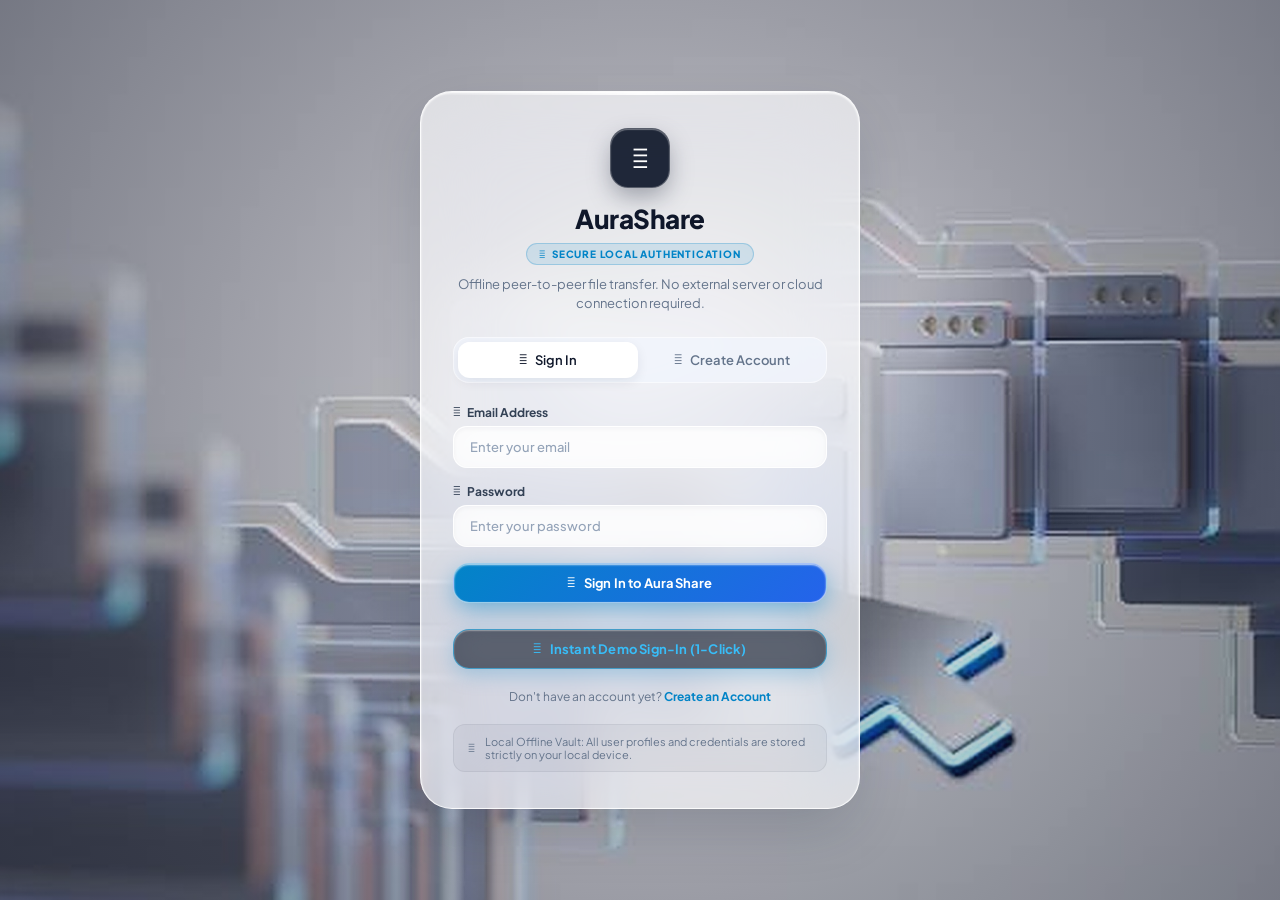
==== commit 5d02bb93: "Apply single unified site background, polish liquid glass buttons and radar scanner, verify tab-to-t" ====
--- a/docs/index.html
+++ b/docs/index.html
@@ -56,6 +56,9 @@
         <button type="submit" class="btn btn-primary btn-block">
           <i class="fa-solid fa-arrow-right-to-bracket"></i> Sign In to AuraShare
         </button>
+        <button type="button" class="btn btn-outline-cyan btn-block" style="margin-top: 10px;" onclick="app.quickDemoLogin()">
+          <i class="fa-solid fa-bolt"></i> Instant Demo Sign-In (1-Click)
+        </button>
         <div class="auth-switch-link">
           Don't have an account yet? <a href="javascript:void(0)" onclick="app.switchAuthTab('register')">Create an Account</a>
         </div>
@@ -565,12 +568,15 @@
                 <h3>Nearby Devices Inside Scanning Area</h3>
                 <p>Real-time tactical radar scanning on UDP port 52345. Tap any peer inside the radar to transmit.</p>
               </div>
-              <div style="margin-left: auto; display: flex; gap: 8px;">
-                <button id="sendDirectIpBtn" class="btn btn-outline-cyan btn-sm">
+              <div style="margin-left: auto; display: flex; gap: 8px; flex-wrap: wrap;">
+                <button id="radarSimulateBtn" class="btn btn-outline-cyan btn-sm" title="Simulate Active Nearby Device in Radar">
+                  <i class="fa-solid fa-satellite-dish"></i> + Demo Peer
+                </button>
+                <button id="sendDirectIpBtn" class="btn btn-outline-cyan btn-sm" title="Connect to Device via Direct IP">
                   <i class="fa-solid fa-network-wired"></i> Direct IP
                 </button>
-                <button id="sendRefreshRadarBtn" class="btn btn-outline btn-sm" title="Rescan Radar">
-                  <i class="fa-solid fa-arrows-rotate"></i>
+                <button id="sendRefreshRadarBtn" class="btn btn-outline btn-sm" title="Rescan Local Subnet">
+                  <i class="fa-solid fa-arrows-rotate"></i> Rescan
                 </button>
               </div>
             </div>
--- a/docs/style.css
+++ b/docs/style.css
@@ -82,7 +82,7 @@
   background-color: #0b1120;
   background-image: 
     radial-gradient(circle at 50% 50%, rgba(255, 255, 255, 0.04) 0%, rgba(15, 23, 42, 0.40) 100%),
-    url('file-sharing-bg.jpg') !important;
+    url('site-bg.jpg') !important;
   background-repeat: no-repeat;
   background-position: center center;
   background-size: cover;
@@ -127,13 +127,13 @@
   padding: 20px;
   background-color: #0b1120;
   background-image: 
-    radial-gradient(circle at 50% 50%, rgba(255, 255, 255, 0.04) 0%, rgba(15, 23, 42, 0.45) 100%),
-    url('file-sharing-bg.jpg');
+    radial-gradient(circle at 50% 50%, rgba(255, 255, 255, 0.04) 0%, rgba(15, 23, 42, 0.40) 100%),
+    url('site-bg.jpg') !important;
   background-repeat: no-repeat;
   background-position: center center;
   background-size: cover;
-  backdrop-filter: blur(8px);
-  -webkit-backdrop-filter: blur(8px);
+  backdrop-filter: none !important;
+  -webkit-backdrop-filter: none !important;
 }
 
 .auth-card {
@@ -3005,3 +3005,262 @@
     transition-duration: 0.01ms !important;
   }
 }
+
+/* ==========================================================================
+   ENHANCED LIQUID GLASS BUTTONS & SCANNER POLISH
+   ========================================================================== */
+
+/* Universal Liquid Glass Buttons */
+.btn {
+  position: relative;
+  overflow: hidden;
+  padding: 11px 22px;
+  border-radius: 16px;
+  font-size: 13px;
+  font-weight: 700;
+  cursor: pointer;
+  display: inline-flex;
+  align-items: center;
+  justify-content: center;
+  gap: 8px;
+  border: 1px solid rgba(255, 255, 255, 0.35);
+  text-decoration: none;
+  transition: all 0.22s cubic-bezier(0.2, 0.8, 0.2, 1);
+  user-select: none;
+  letter-spacing: 0.2px;
+}
+
+.btn:hover {
+  transform: translateY(-2px);
+  filter: brightness(1.08);
+}
+
+.btn:active {
+  transform: scale(0.97);
+}
+
+/* Moving Specular Reflection Shine */
+.btn::after {
+  content: '';
+  position: absolute;
+  top: -50%;
+  left: -80%;
+  width: 50%;
+  height: 200%;
+  background: linear-gradient(90deg, transparent, rgba(255, 255, 255, 0.55), transparent);
+  transform: rotate(25deg);
+  transition: left 0.65s cubic-bezier(0.2, 0.8, 0.2, 1);
+  pointer-events: none;
+}
+
+.btn:hover::after {
+  left: 140%;
+}
+
+/* Primary Liquid Gradient Button */
+.btn-primary {
+  background: linear-gradient(135deg, #0284c7 0%, #2563eb 100%) !important;
+  color: #ffffff !important;
+  border: 1px solid rgba(255, 255, 255, 0.6) !important;
+  box-shadow: 0 8px 24px -2px rgba(2, 132, 199, 0.5), inset 0 1px 2px rgba(255, 255, 255, 0.8) !important;
+}
+
+.btn-primary:hover {
+  box-shadow: 0 14px 34px -2px rgba(2, 132, 199, 0.75), inset 0 1px 2px #ffffff !important;
+  border-color: rgba(255, 255, 255, 0.9) !important;
+}
+
+/* Liquid Glass Cyan Accent Button */
+.btn-outline-cyan {
+  background: rgba(15, 23, 42, 0.65) !important;
+  backdrop-filter: blur(16px) saturate(180%);
+  -webkit-backdrop-filter: blur(16px) saturate(180%);
+  border: 1px solid rgba(56, 189, 248, 0.65) !important;
+  color: #38bdf8 !important;
+  box-shadow: 0 6px 20px rgba(2, 132, 199, 0.25), inset 0 1px 1.5px rgba(255, 255, 255, 0.4) !important;
+}
+
+.btn-outline-cyan:hover {
+  background: linear-gradient(135deg, #0284c7, #2563eb) !important;
+  color: #ffffff !important;
+  border-color: rgba(255, 255, 255, 0.8) !important;
+  box-shadow: 0 10px 28px rgba(2, 132, 199, 0.65) !important;
+}
+
+/* Crisp Frosted Glass Button */
+.btn-outline {
+  background: rgba(255, 255, 255, 0.85) !important;
+  backdrop-filter: blur(16px) saturate(180%);
+  -webkit-backdrop-filter: blur(16px) saturate(180%);
+  border: 1px solid rgba(255, 255, 255, 0.95) !important;
+  color: #0f172a !important;
+  box-shadow: 0 6px 18px rgba(15, 30, 50, 0.10), inset 0 1px 2px #ffffff !important;
+}
+
+.btn-outline:hover {
+  background: #ffffff !important;
+  border-color: #38bdf8 !important;
+  color: #0284c7 !important;
+  box-shadow: 0 10px 28px rgba(15, 30, 50, 0.18) !important;
+}
+
+/* Danger Liquid Button */
+.btn-outline-danger {
+  background: rgba(220, 38, 38, 0.15) !important;
+  backdrop-filter: blur(16px);
+  -webkit-backdrop-filter: blur(16px);
+  border: 1px solid rgba(220, 38, 38, 0.5) !important;
+  color: #ef4444 !important;
+  box-shadow: 0 6px 18px rgba(220, 38, 38, 0.15), inset 0 1px 1px rgba(255, 255, 255, 0.4) !important;
+}
+
+.btn-outline-danger:hover {
+  background: #dc2626 !important;
+  color: #ffffff !important;
+  border-color: #ffffff !important;
+  box-shadow: 0 10px 28px rgba(220, 38, 38, 0.5) !important;
+}
+
+/* High-Graphics Tactical Radar HUD Polish */
+.high-graphics-radar-container {
+  background: rgba(10, 16, 31, 0.72) !important;
+  backdrop-filter: blur(28px) saturate(190%) !important;
+  -webkit-backdrop-filter: blur(28px) saturate(190%) !important;
+  border: 1px solid rgba(56, 189, 248, 0.35) !important;
+  border-radius: 28px !important;
+  padding: 30px 24px !important;
+  box-shadow: 0 24px 64px -8px rgba(3, 7, 18, 0.5), inset 0 1px 2px rgba(255, 255, 255, 0.4) !important;
+}
+
+.radar-hud-sphere {
+  position: relative !important;
+  width: 100% !important;
+  max-width: 440px !important;
+  aspect-ratio: 1 / 1 !important;
+  margin: 0 auto !important;
+  border-radius: 50% !important;
+  overflow: hidden !important;
+  background: radial-gradient(circle at 50% 50%, rgba(2, 132, 199, 0.22) 0%, rgba(15, 23, 42, 0.92) 65%, rgba(6, 11, 24, 0.98) 100%) !important;
+  border: 2px solid rgba(56, 189, 248, 0.55) !important;
+  box-shadow: 0 0 40px rgba(2, 132, 199, 0.35), inset 0 0 50px rgba(2, 132, 199, 0.4) !important;
+}
+
+.hud-sweep-beam {
+  position: absolute !important;
+  inset: 0 !important;
+  border-radius: 50% !important;
+  background: conic-gradient(from 0deg at 50% 50%, rgba(56, 189, 248, 0.6) 0deg, rgba(2, 132, 199, 0.25) 30deg, transparent 70deg) !important;
+  animation: radarSweepRotate 3.5s linear infinite !important;
+  pointer-events: none !important;
+  z-index: 3 !important;
+}
+
+.hud-sweep-beam::after {
+  content: '';
+  position: absolute;
+  top: 0;
+  left: 50%;
+  width: 2px;
+  height: 50%;
+  background: linear-gradient(180deg, #38bdf8 0%, rgba(56, 189, 248, 0.1) 100%);
+  box-shadow: 0 0 12px #38bdf8, 0 0 4px #ffffff;
+  transform: translateX(-50%);
+}
+
+@keyframes radarSweepRotate {
+  from { transform: rotate(0deg); }
+  to { transform: rotate(360deg); }
+}
+
+/* Floating Device inside Radar */
+.radar-floating-device {
+  position: absolute !important;
+  transform: translate(-50%, -50%) !important;
+  display: flex !important;
+  flex-direction: column !important;
+  align-items: center !important;
+  gap: 6px !important;
+  cursor: pointer !important;
+  transition: transform 0.25s cubic-bezier(0.2, 0.8, 0.2, 1), filter 0.25s ease !important;
+  z-index: 12 !important;
+  user-select: none !important;
+}
+
+.radar-floating-device:hover {
+  transform: translate(-50%, -50%) scale(1.15) translateY(-3px) !important;
+  z-index: 25 !important;
+}
+
+.radar-floating-device:active {
+  transform: translate(-50%, -50%) scale(0.95) !important;
+}
+
+.device-avatar-bubble {
+  width: 48px !important;
+  height: 48px !important;
+  border-radius: 50% !important;
+  background: rgba(15, 23, 42, 0.92) !important;
+  backdrop-filter: blur(14px) !important;
+  -webkit-backdrop-filter: blur(14px) !important;
+  border: 2px solid #38bdf8 !important;
+  color: #ffffff !important;
+  display: flex !important;
+  align-items: center !important;
+  justify-content: center !important;
+  font-size: 20px !important;
+  position: relative !important;
+  box-shadow: 0 0 20px rgba(56, 189, 248, 0.65), inset 0 1px 2px rgba(255, 255, 255, 0.8) !important;
+  transition: all 0.2s ease !important;
+}
+
+.radar-floating-device:hover .device-avatar-bubble {
+  background: linear-gradient(135deg, #0284c7, #2563eb) !important;
+  box-shadow: 0 0 32px rgba(56, 189, 248, 1), inset 0 1px 2px #ffffff !important;
+  border-color: #ffffff !important;
+}
+
+.device-sonar-wave {
+  position: absolute;
+  inset: -6px;
+  border-radius: 50%;
+  border: 2px solid rgba(56, 189, 248, 0.7);
+  animation: sonarWavePulse 1.8s ease-out infinite;
+  pointer-events: none;
+}
+
+@keyframes sonarWavePulse {
+  0% { transform: scale(0.9); opacity: 1; }
+  100% { transform: scale(1.8); opacity: 0; }
+}
+
+.device-hud-pill {
+  background: rgba(15, 23, 42, 0.92) !important;
+  backdrop-filter: blur(14px) !important;
+  -webkit-backdrop-filter: blur(14px) !important;
+  border: 1px solid rgba(56, 189, 248, 0.5) !important;
+  padding: 4px 12px !important;
+  border-radius: 9999px !important;
+  display: flex !important;
+  flex-direction: column !important;
+  align-items: center !important;
+  box-shadow: 0 4px 14px rgba(0, 0, 0, 0.5) !important;
+  white-space: nowrap !important;
+  text-align: center !important;
+}
+
+.device-hud-pill strong {
+  font-size: 11px !important;
+  color: #ffffff !important;
+  font-weight: 700 !important;
+}
+
+.device-send-hint {
+  font-size: 9px !important;
+  color: #38bdf8 !important;
+  font-weight: 800 !important;
+  letter-spacing: 0.5px !important;
+  display: inline-flex !important;
+  align-items: center !important;
+  gap: 3px !important;
+  margin-top: 1px !important;
+}
